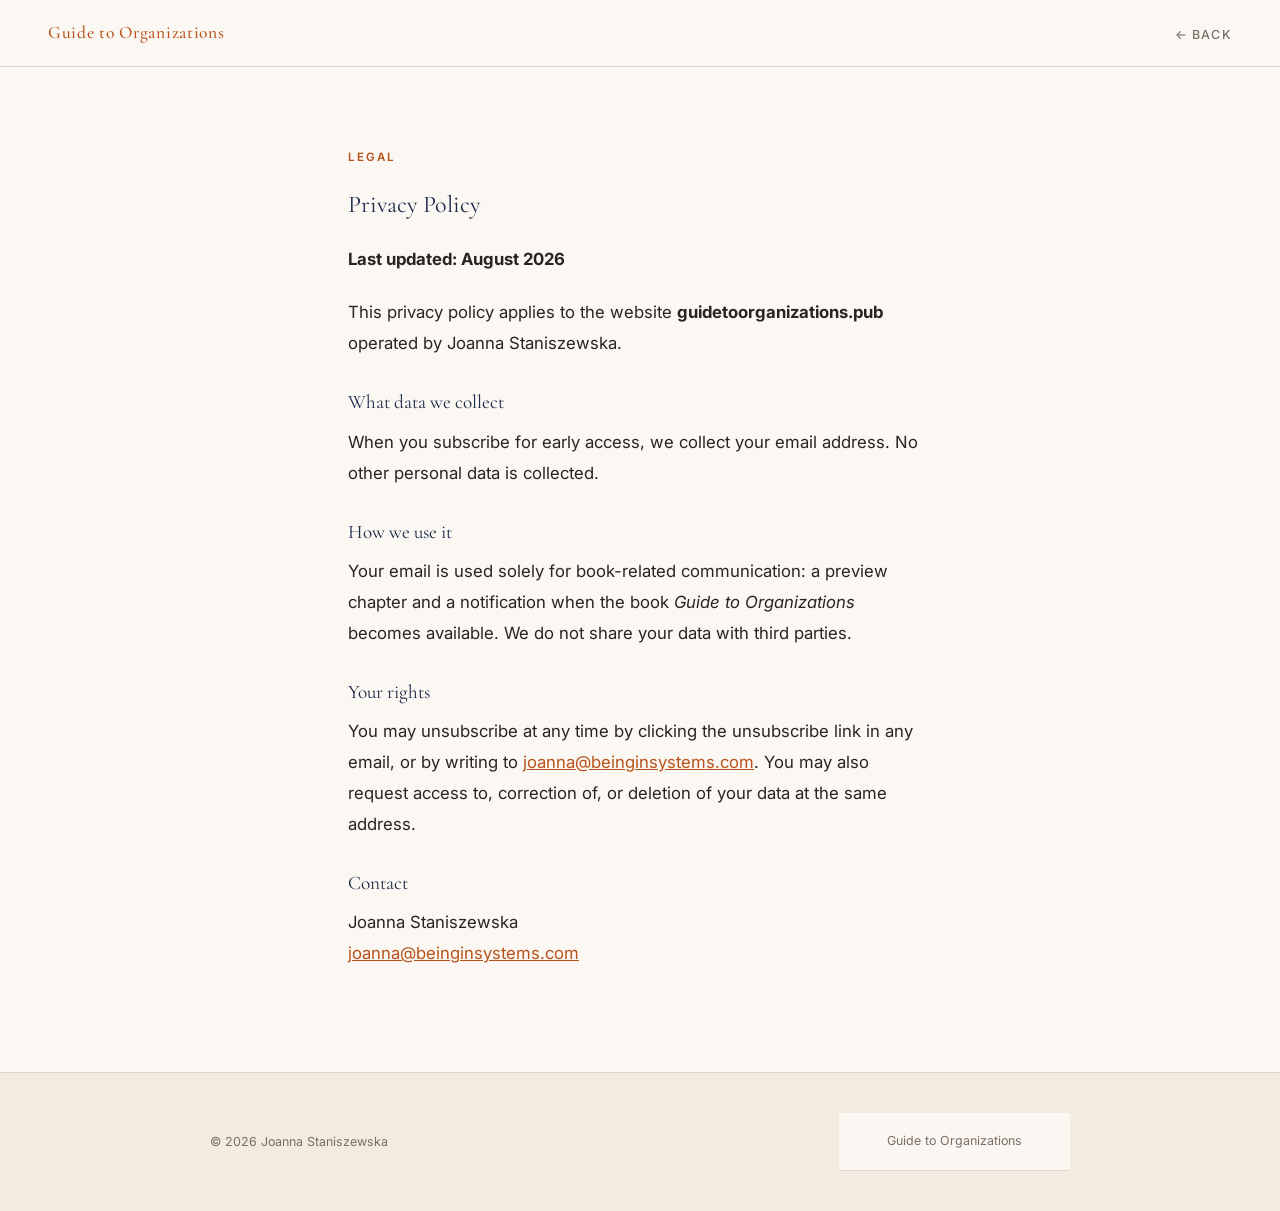
==== privacy-policy.html @ 8d386678 "Add privacy policy page" ====
<!DOCTYPE html>
<html lang="en">
<head>
  <meta charset="UTF-8" />
  <meta name="viewport" content="width=device-width, initial-scale=1.0" />
  <title>Privacy Policy — Guide to Organizations</title>
  <link rel="preconnect" href="https://fonts.googleapis.com" />
  <link href="https://fonts.googleapis.com/css2?family=Cormorant+Garamond:ital,wght@0,300;0,400;0,500;0,600&family=Inter:wght@300;400;500;600&display=swap" rel="stylesheet" />
  <link rel="stylesheet" href="style.css" />
</head>
<body>
  <nav>
    <a href="index.html" class="nav-brand">Guide to Organizations</a>
    <ul class="nav-links"><li><a href="index.html">← Back</a></li></ul>
  </nav>
  <section style="max-width:680px;margin:0 auto;">
    <p class="section-label">Legal</p>
    <h2>Privacy Policy</h2>
    <p class="book-body" style="margin-top:1.5rem;"><strong>Last updated: August 2026</strong></p>

    <p class="book-body">This privacy policy applies to the website <strong>guidetoorganizations.pub</strong> operated by Joanna Staniszewska.</p>

    <h3 style="font-family:'Cormorant Garamond',serif;font-size:1.2rem;color:var(--navy);margin:2rem 0 0.75rem;">What data we collect</h3>
    <p class="book-body">When you subscribe for early access, we collect your email address. No other personal data is collected.</p>

    <h3 style="font-family:'Cormorant Garamond',serif;font-size:1.2rem;color:var(--navy);margin:2rem 0 0.75rem;">How we use it</h3>
    <p class="book-body">Your email is used solely for book-related communication: a preview chapter and a notification when the book <em>Guide to Organizations</em> becomes available. We do not share your data with third parties.</p>

    <h3 style="font-family:'Cormorant Garamond',serif;font-size:1.2rem;color:var(--navy);margin:2rem 0 0.75rem;">Your rights</h3>
    <p class="book-body">You may unsubscribe at any time by clicking the unsubscribe link in any email, or by writing to <a href="mailto:joanna@beinginsystems.com" style="color:var(--terra);">joanna@beinginsystems.com</a>. You may also request access to, correction of, or deletion of your data at the same address.</p>

    <h3 style="font-family:'Cormorant Garamond',serif;font-size:1.2rem;color:var(--navy);margin:2rem 0 0.75rem;">Contact</h3>
    <p class="book-body">Joanna Staniszewska<br><a href="mailto:joanna@beinginsystems.com" style="color:var(--terra);">joanna@beinginsystems.com</a></p>
  </section>
  <footer>
    <div class="footer-inner">
      <p class="footer-copy">&copy; 2026 Joanna Staniszewska</p>
      <nav class="footer-links"><a href="index.html">Guide to Organizations</a></nav>
    </div>
  </footer>
</body>
</html>
---- style.css ----
/* ============================================
   A PHILOSOPHICAL GUIDE TO ORGANIZATIONS
   Book Landing Page — Joanna Staniszewska

   Typography:
   • Cormorant Garamond — headings, editorial prose (serif)
   • Inter               — labels, navigation, body (sans-serif)

   Palette (from book cover):
   • Cream   #FBF7F2 · alt #F2EBE0
   • Terra   #B8521A (burnt orange — accent)
   • Navy    #1C2B4A (headings)
   • Text    #2A2420 · muted #7A6E68
   ============================================ */

@import url('https://fonts.googleapis.com/css2?family=Cormorant+Garamond:ital,wght@0,300;0,400;0,500;0,600;1,300;1,400;1,500&family=Inter:wght@300;400;500;600&display=swap');

:root {
  --max-w:       860px;

  --cream:       #FBF7F2;
  --cream-alt:   #F2EBE0;
  --terra:       #B8521A;
  --terra-light: #E8C4A8;
  --terra-deep:  #8B3A10;
  --navy:        #1C2B4A;
  --text:        #2A2420;
  --text-muted:  #7A6E68;
  --border:      #E0D5C8;
}

/* ——— Reset ——— */
*, *::before, *::after {
  margin: 0;
  padding: 0;
  box-sizing: border-box;
}

html {
  scroll-behavior: smooth;
}

body {
  font-family: 'Inter', -apple-system, BlinkMacSystemFont, sans-serif;
  background: var(--cream);
  color: var(--text);
  font-size: 16px;
  line-height: 1.75;
  -webkit-font-smoothing: antialiased;
}

/* ——— Navigation ——— */

nav {
  position: sticky;
  top: 0;
  z-index: 100;
  background: rgba(251, 247, 242, 0.94);
  backdrop-filter: blur(14px);
  -webkit-backdrop-filter: blur(14px);
  border-bottom: 1px solid var(--border);
  padding: 1.1rem 3rem;
  display: flex;
  justify-content: space-between;
  align-items: center;
}

.nav-brand {
  font-family: 'Cormorant Garamond', Georgia, serif;
  font-size: 1.1rem;
  font-weight: 500;
  letter-spacing: 0.04em;
  color: var(--terra);
  text-decoration: none;
}

.nav-links {
  display: flex;
  gap: 2rem;
  list-style: none;
}

.nav-links a {
  font-family: 'Inter', sans-serif;
  font-size: 0.78rem;
  font-weight: 500;
  letter-spacing: 0.1em;
  text-transform: uppercase;
  color: var(--text-muted);
  text-decoration: none;
  transition: color 0.2s;
}

.nav-links a:hover {
  color: var(--terra);
}

/* ——— Shared Layout ——— */

section {
  padding: 5rem 3rem;
}

.inner {
  max-width: var(--max-w);
  margin: 0 auto;
}

.section-label {
  font-family: 'Inter', sans-serif;
  font-size: 0.72rem;
  font-weight: 600;
  letter-spacing: 0.18em;
  text-transform: uppercase;
  color: var(--terra);
  margin-bottom: 1.5rem;
}

h1, h2, h3 {
  font-family: 'Cormorant Garamond', Georgia, serif;
  font-weight: 400;
  color: var(--navy);
  line-height: 1.2;
}

/* ——— Hero ——— */

#hero {
  background: var(--cream);
  padding-top: 5.5rem;
  padding-bottom: 5.5rem;
}

.hero-inner {
  max-width: var(--max-w);
  margin: 0 auto;
  display: grid;
  grid-template-columns: 1fr 320px;
  gap: 4rem;
  align-items: center;
}

.hero-text h1 {
  font-size: clamp(2.4rem, 5vw, 3.8rem);
  font-weight: 300;
  color: var(--navy);
  letter-spacing: -0.01em;
  margin-bottom: 1rem;
  line-height: 1.1;
}

.hero-byline {
  font-family: 'Cormorant Garamond', Georgia, serif;
  font-size: 1.15rem;
  font-weight: 400;
  letter-spacing: 0.25em;
  text-transform: uppercase;
  color: var(--terra);
  margin-bottom: 1.75rem;
}

.hero-desc {
  font-family: 'Inter', sans-serif;
  font-size: 1rem;
  color: var(--text-muted);
  max-width: 480px;
  line-height: 1.8;
  margin-bottom: 2.5rem;
}

.btn-primary {
  display: inline-block;
  font-family: 'Inter', sans-serif;
  font-size: 0.78rem;
  font-weight: 600;
  letter-spacing: 0.12em;
  text-transform: uppercase;
  color: #fff;
  background: var(--terra);
  padding: 0.9rem 2.25rem;
  border-radius: 2px;
  text-decoration: none;
  transition: background 0.2s;
}

.btn-primary:hover {
  background: var(--terra-deep);
}

.hero-cover {
  display: flex;
  justify-content: flex-end;
  align-items: center;
}

.hero-cover img {
  width: 100%;
  max-width: 280px;
  height: auto;
  box-shadow: 0 24px 64px rgba(28, 43, 74, 0.18);
  display: block;
}

/* Cover placeholder when image absent */
.cover-placeholder {
  width: 240px;
  height: 340px;
  background: var(--cream-alt);
  border: 1px solid var(--border);
  display: flex;
  flex-direction: column;
  align-items: center;
  justify-content: center;
  gap: 0.5rem;
  color: var(--text-muted);
  font-size: 0.8rem;
  font-family: 'Inter', sans-serif;
  letter-spacing: 0.06em;
  box-shadow: 0 24px 64px rgba(28, 43, 74, 0.12);
}

/* ——— About the Book ——— */

#book {
  background: var(--cream-alt);
  border-top: 1px solid var(--border);
  border-bottom: 1px solid var(--border);
}

#book h2 {
  font-size: clamp(1.9rem, 3.5vw, 2.8rem);
  font-weight: 300;
  margin-bottom: 1.5rem;
}

#book .book-body {
  font-family: 'Inter', sans-serif;
  font-size: 1rem;
  color: var(--text-muted);
  max-width: 600px;
  line-height: 1.85;
  margin-bottom: 3rem;
}

.chapter-themes {
  display: flex;
  flex-wrap: wrap;
  gap: 0;
  align-items: center;
  font-family: 'Cormorant Garamond', Georgia, serif;
  font-size: 1.25rem;
  font-weight: 400;
  color: var(--navy);
  letter-spacing: 0.03em;
}

.chapter-themes span.theme {
  padding: 0.2rem 0;
}

.chapter-themes span.sep {
  color: var(--terra-light);
  margin: 0 0.75rem;
  font-weight: 300;
}

/* ——— Author — Two Paths ——— */

#author {
  background: var(--cream);
}

#author h2 {
  font-size: clamp(1.5rem, 2.5vw, 2rem);
  font-weight: 300;
  margin-bottom: 0.5rem;
}

.author-intro {
  font-family: 'Inter', sans-serif;
  font-size: 0.95rem;
  color: var(--text-muted);
  margin-bottom: 3rem;
  max-width: 520px;
}

.author-layout {
  display: grid;
  grid-template-columns: 200px 1fr;
  gap: 3.5rem;
  align-items: start;
}

.author-photo img {
  width: 100%;
  max-width: 200px;
  height: auto;
  display: block;
  filter: grayscale(20%);
}

.author-photo-placeholder {
  width: 200px;
  height: 260px;
  background: var(--cream-alt);
  border: 1px solid var(--border);
  display: flex;
  align-items: center;
  justify-content: center;
  color: var(--text-muted);
  font-size: 0.75rem;
  font-family: 'Inter', sans-serif;
  letter-spacing: 0.06em;
}

.two-paths {
  display: grid;
  grid-template-columns: 1fr 1fr;
  gap: 1.5rem;
}

.path-card {
  background: var(--cream-alt);
  border: 1px solid var(--border);
  padding: 2rem 2rem 1.75rem;
  position: relative;
}

.path-label {
  font-family: 'Inter', sans-serif;
  font-size: 0.68rem;
  font-weight: 600;
  letter-spacing: 0.18em;
  text-transform: uppercase;
  color: var(--terra);
  margin-bottom: 1rem;
  display: flex;
  align-items: center;
  gap: 0.6rem;
}

.path-label::after {
  content: '';
  display: block;
  height: 1px;
  flex: 1;
  background: var(--terra-light);
}

.path-card p {
  font-family: 'Inter', sans-serif;
  font-size: 0.92rem;
  line-height: 1.8;
  color: var(--text);
}

.path-aside {
  margin-top: 2rem;
  font-family: 'Cormorant Garamond', Georgia, serif;
  font-size: 1.15rem;
  font-style: italic;
  color: var(--terra);
  letter-spacing: 0.02em;
}

/* ——— Notify ——— */

#notify {
  background: var(--navy);
  border-top: none;
}

#notify .section-label {
  color: var(--terra-light);
}

#notify h2 {
  color: var(--cream);
  font-size: clamp(1.9rem, 3.5vw, 2.8rem);
  font-weight: 300;
  margin-bottom: 1rem;
}

#notify .notify-body {
  font-family: 'Inter', sans-serif;
  font-size: 1rem;
  color: rgba(251, 247, 242, 0.65);
  margin-bottom: 2.5rem;
  max-width: 440px;
  line-height: 1.8;
}

.notify-form {
  display: flex;
  gap: 0;
  max-width: 440px;
}

.notify-form input[type="email"] {
  flex: 1;
  font-family: 'Inter', sans-serif;
  font-size: 0.9rem;
  padding: 0.85rem 1.25rem;
  background: rgba(251, 247, 242, 0.08);
  border: 1px solid rgba(251, 247, 242, 0.2);
  border-right: none;
  color: var(--cream);
  outline: none;
  transition: border-color 0.2s;
  border-radius: 2px 0 0 2px;
}

.notify-form input[type="email"]::placeholder {
  color: rgba(251, 247, 242, 0.35);
}

.notify-form input[type="email"]:focus {
  border-color: rgba(184, 82, 26, 0.6);
  background: rgba(251, 247, 242, 0.12);
}

.notify-form button {
  font-family: 'Inter', sans-serif;
  font-size: 0.78rem;
  font-weight: 600;
  letter-spacing: 0.12em;
  text-transform: uppercase;
  color: #fff;
  background: var(--terra);
  border: none;
  padding: 0.85rem 1.75rem;
  cursor: pointer;
  transition: background 0.2s;
  border-radius: 0 2px 2px 0;
  white-space: nowrap;
}

.notify-form button:hover {
  background: var(--terra-deep);
}

.notify-note {
  margin-top: 1rem;
  font-family: 'Inter', sans-serif;
  font-size: 0.75rem;
  color: rgba(251, 247, 242, 0.35);
}

/* ——— Footer ——— */

footer {
  background: var(--cream-alt);
  border-top: 1px solid var(--border);
  padding: 2.5rem 3rem;
}

.footer-inner {
  max-width: var(--max-w);
  margin: 0 auto;
  display: flex;
  justify-content: space-between;
  align-items: center;
  flex-wrap: wrap;
  gap: 1rem;
}

.footer-copy {
  font-family: 'Inter', sans-serif;
  font-size: 0.78rem;
  color: var(--text-muted);
}

.footer-links {
  display: flex;
  gap: 1.75rem;
}

.footer-links a {
  font-family: 'Inter', sans-serif;
  font-size: 0.78rem;
  color: var(--text-muted);
  text-decoration: none;
  transition: color 0.2s;
}

.footer-links a:hover {
  color: var(--terra);
}

/* ——— Mobile ——— */

@media (max-width: 680px) {
  nav {
    padding: 1rem 1.25rem;
  }

  .nav-links {
    gap: 1.1rem;
  }

  .nav-links a {
    font-size: 0.7rem;
  }

  section {
    padding: 3.5rem 1.25rem;
  }

  .hero-inner {
    grid-template-columns: 1fr;
    gap: 2.5rem;
  }

  .hero-cover {
    justify-content: center;
    order: -1;
  }

  .hero-cover img,
  .cover-placeholder {
    max-width: 200px;
  }

  .author-layout {
    grid-template-columns: 1fr;
  }

  .author-photo,
  .author-photo-placeholder {
    width: 140px;
    height: auto;
  }

  .two-paths {
    grid-template-columns: 1fr;
  }

  .notify-form {
    flex-direction: column;
    gap: 0.75rem;
  }

  .notify-form input[type="email"] {
    border-right: 1px solid rgba(251, 247, 242, 0.2);
    border-radius: 2px;
  }

  .notify-form button {
    border-radius: 2px;
  }

  .footer-inner {
    flex-direction: column;
    align-items: flex-start;
  }

/* ——— Perspective section ——— */
.perspective-close {
  font-style: italic;
  color: var(--text-muted);
}

.preface-sig {
  font-family: 'Cormorant Garamond', Georgia, serif;
  font-size: 1.1rem;
  font-style: italic;
  color: var(--terra);
  margin-top: 1.5rem;
}

/* ——— Chapters section ——— */
.parts-grid {
  display: grid;
  grid-template-columns: repeat(3, 1fr);
  gap: 2.5rem;
  margin-top: 2.5rem;
}

.part-label {
  font-family: 'Inter', sans-serif;
  font-size: 0.65rem;
  font-weight: 600;
  letter-spacing: 0.12em;
  text-transform: uppercase;
  color: var(--terra);
  margin-bottom: 1.25rem;
  padding-bottom: 0.75rem;
  border-bottom: 1px solid var(--terra-light);
}

.chapter-list {
  list-style: none;
  padding: 0;
  margin: 0;
  counter-reset: chapter-counter attr(start);
}

.chapter-list li {
  font-family: 'Cormorant Garamond', Georgia, serif;
  font-size: 1.05rem;
  font-weight: 400;
  color: var(--text);
  padding: 0.35rem 0;
  border-bottom: 1px solid var(--border);
  display: flex;
  align-items: baseline;
  gap: 0.75rem;
}

.chapter-list li::before {
  content: counter(list-item, decimal-leading-zero);
  font-family: 'Inter', sans-serif;
  font-size: 0.6rem;
  font-weight: 500;
  color: var(--text-muted);
  min-width: 1.5rem;
}

@media (max-width: 900px) {
  .parts-grid {
    grid-template-columns: 1fr;
    gap: 2rem;
  }
}

}

/* ——— Hero subtitle ——— */
.hero-subtitle {
  font-family: 'Cormorant Garamond', Georgia, serif;
  font-size: 1.1rem;
  font-weight: 300;
  font-style: italic;
  color: var(--terra);
  letter-spacing: 0.04em;
  margin-bottom: 0.5rem;
}

/* ——— Perspective spacing ——— */
#perspective h2 {
  margin-bottom: 2rem;
}

#perspective .book-body {
  margin-bottom: 1.4rem;
  line-height: 1.85;
}

.perspective-close {
  font-style: italic;
  color: var(--text-muted);
  margin-bottom: 0;
}

.preface-sig {
  font-family: 'Cormorant Garamond', Georgia, serif;
  font-size: 1.1rem;
  font-style: italic;
  color: var(--terra);
  margin-top: 1.25rem;
}

/* ——— Chapters ——— */
#chapters h2 {
  margin-bottom: 2.5rem;
}

.parts-grid {
  display: grid;
  grid-template-columns: repeat(auto-fit, minmax(200px, 1fr));
  gap: 2.5rem;
  align-items: start;
}

.part-label {
  font-family: 'Inter', sans-serif;
  font-size: 0.62rem;
  font-weight: 600;
  letter-spacing: 0.12em;
  text-transform: uppercase;
  color: var(--terra);
  margin-bottom: 1.25rem;
  padding-bottom: 0.75rem;
  border-bottom: 1px solid var(--terra-light);
  line-height: 1.5;
}

.chapter-list {
  list-style: none;
  padding: 0;
  margin: 0;
}

.chapter-list li {
  font-family: 'Cormorant Garamond', Georgia, serif;
  font-size: 1.05rem;
  color: var(--text);
  padding: 0.4rem 0;
  border-bottom: 1px solid var(--border);
  display: flex;
  align-items: baseline;
  gap: 0.75rem;
  line-height: 1.4;
}

.chapter-list li::before {
  content: counter(list-item, decimal-leading-zero);
  font-family: 'Inter', sans-serif;
  font-size: 0.58rem;
  font-weight: 500;
  color: var(--text-muted);
  min-width: 1.5rem;
  flex-shrink: 0;
}

/* ——— FAQ ——— */
#faq {
  background: var(--cream-alt);
}

#faq h2 {
  margin-bottom: 2.5rem;
}

.faq-grid {
  display: grid;
  grid-template-columns: repeat(auto-fit, minmax(220px, 1fr));
  gap: 2rem;
  margin-bottom: 2.5rem;
}

.faq-item {
  padding-top: 1rem;
  border-top: 2px solid var(--terra-light);
}

.faq-q {
  font-family: 'Cormorant Garamond', Georgia, serif;
  font-size: 1.15rem;
  font-weight: 600;
  color: var(--navy);
  margin-bottom: 0.65rem;
  line-height: 1.4;
}

.faq-a {
  font-size: 0.9rem;
  color: var(--text-muted);
  line-height: 1.75;
}

.press-link {
  font-family: 'Inter', sans-serif;
  font-size: 0.8rem;
  color: var(--text-muted);
  margin-top: 1rem;
}

.press-link a {
  color: var(--terra);
  text-decoration: underline;
  text-underline-offset: 3px;
}

/* ——— Early Access / Substack ——— */
#notify {
  background: var(--navy);
  color: rgba(251,247,242,0.9);
}

#notify .section-label {
  color: var(--terra-light);
}

#notify h2 {
  color: var(--cream);
}

.notify-inner {
  max-width: 560px;
}

.notify-body {
  color: rgba(251,247,242,0.75);
  margin-bottom: 2rem;
  line-height: 1.8;
}

.substack-wrap {
  margin-bottom: 1rem;
  border-radius: 3px;
  overflow: hidden;
}

.notify-form {
  display: flex;
  gap: 0;
  margin-bottom: 1.25rem;
  border: 1px solid rgba(251,247,242,0.2);
  border-radius: 3px;
  overflow: hidden;
}

.notify-form input[type="email"] {
  flex: 1;
  padding: 0.85rem 1rem;
  background: rgba(255,255,255,0.06);
  border: none;
  color: var(--cream);
  font-family: 'Inter', sans-serif;
  font-size: 0.9rem;
  outline: none;
}

.notify-form input[type="email"]::placeholder {
  color: rgba(251,247,242,0.35);
}

.notify-form button {
  padding: 0.85rem 1.5rem;
  background: var(--terra);
  color: var(--cream);
  border: none;
  font-family: 'Inter', sans-serif;
  font-size: 0.8rem;
  font-weight: 600;
  letter-spacing: 0.08em;
  text-transform: uppercase;
  cursor: pointer;
  transition: background 0.2s;
  white-space: nowrap;
}

.notify-form button:hover {
  background: var(--terra-deep);
}

.consent-label {
  display: flex;
  gap: 0.75rem;
  align-items: flex-start;
  cursor: pointer;
  margin-bottom: 1.25rem;
}

.consent-check {
  margin-top: 0.2rem;
  accent-color: var(--terra);
  flex-shrink: 0;
  width: 15px;
  height: 15px;
}

.consent-label span {
  font-size: 0.8rem;
  color: rgba(251,247,242,0.6);
  line-height: 1.6;
}

.consent-label em {
  font-style: italic;
  color: rgba(251,247,242,0.8);
}

.privacy-line {
  font-size: 0.72rem;
  color: rgba(251,247,242,0.4);
  line-height: 1.6;
}

.privacy-line a {
  color: rgba(251,247,242,0.55);
  text-decoration: underline;
  text-underline-offset: 2px;
}

/* ——— General spacing fixes ——— */
section {
  padding: 5rem 3rem;
}

.book-body {
  font-size: 1.05rem;
  line-height: 1.85;
  color: var(--text);
  max-width: 640px;
  margin-bottom: 1.4rem;
}

/* ——— Mobile ——— */
@media (max-width: 680px) {
  .faq-grid {
    grid-template-columns: 1fr;
  }

  .notify-form {
    flex-direction: column;
    border: none;
    gap: 0.5rem;
  }

  .notify-form input[type="email"] {
    border: 1px solid rgba(251,247,242,0.2);
    border-radius: 3px;
  }

  .notify-form button {
    border-radius: 3px;
  }

  .parts-grid {
    grid-template-columns: 1fr;
  }
}
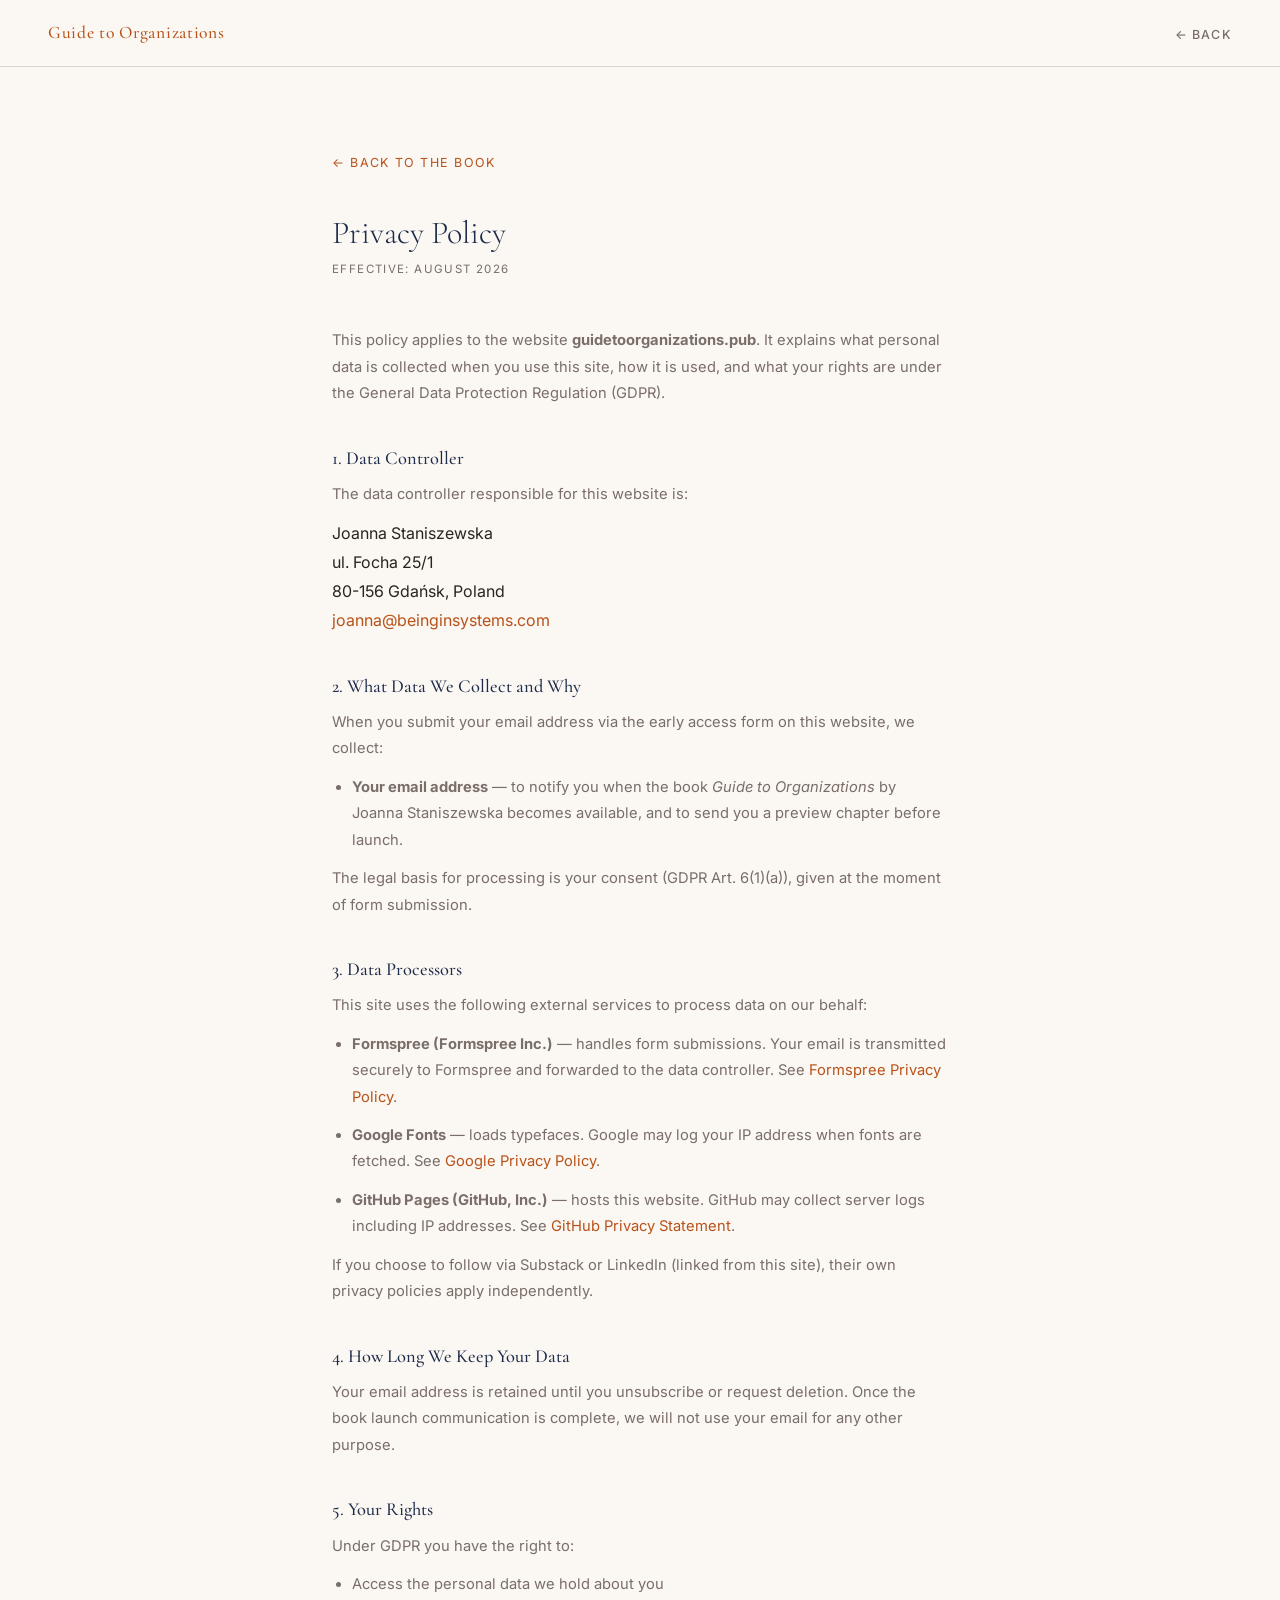
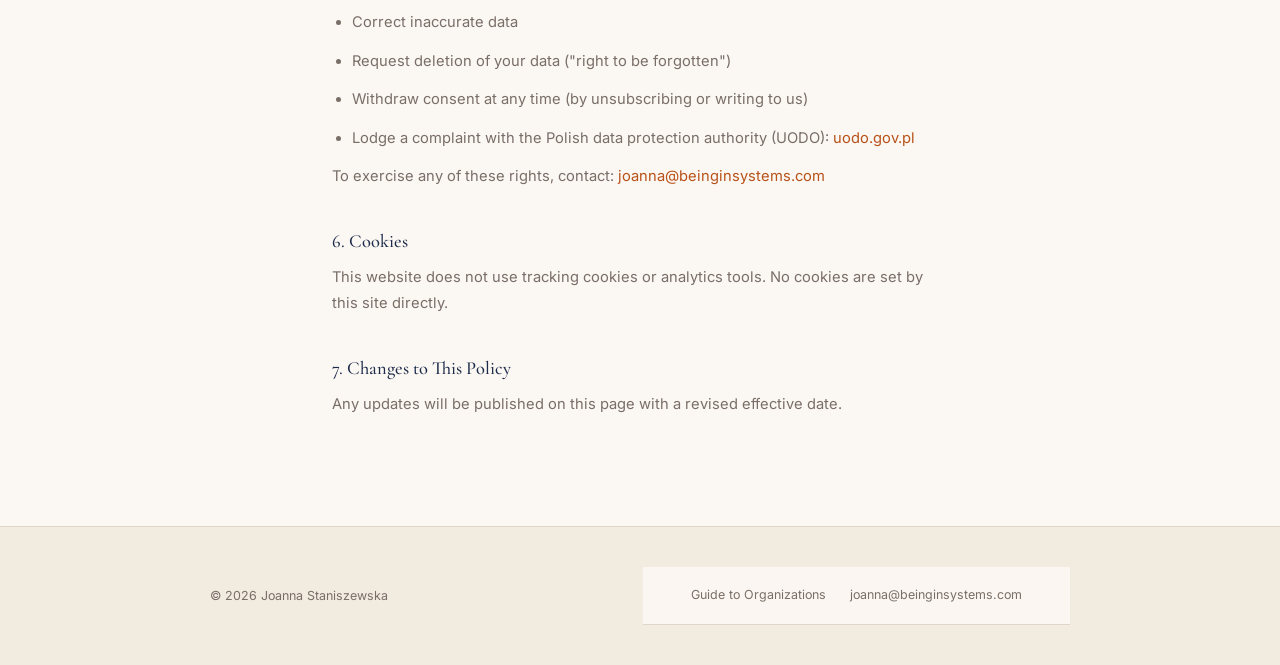
==== commit 58ca062e: "Rewrite Privacy Policy: GDPR compliant, data controller address, Formspree as processor, UODO rights" ====
--- a/privacy-policy.html
+++ b/privacy-policy.html
@@ -4,38 +4,91 @@
   <meta charset="UTF-8" />
   <meta name="viewport" content="width=device-width, initial-scale=1.0" />
   <title>Privacy Policy — Guide to Organizations</title>
+  <link rel="icon" type="image/svg+xml" href="favicon.svg" />
   <link rel="preconnect" href="https://fonts.googleapis.com" />
-  <link href="https://fonts.googleapis.com/css2?family=Cormorant+Garamond:ital,wght@0,300;0,400;0,500;0,600&family=Inter:wght@300;400;500;600&display=swap" rel="stylesheet" />
+  <link rel="preconnect" href="https://fonts.gstatic.com" crossorigin />
+  <link href="https://fonts.googleapis.com/css2?family=Cormorant+Garamond:ital,wght@0,300;0,400;1,300;1,400&family=Inter:wght@300;400;500&display=swap" rel="stylesheet" />
   <link rel="stylesheet" href="style.css" />
+  <style>
+    .pp-wrap { max-width: 680px; margin: 0 auto; padding: 5rem 2rem 6rem; }
+    .pp-wrap h1 { font-family: 'Cormorant Garamond', Georgia, serif; font-size: 2rem; font-weight: 300; color: var(--navy); margin-bottom: 0.4rem; }
+    .pp-wrap .pp-date { font-size: 0.72rem; letter-spacing: 0.12em; text-transform: uppercase; color: var(--text-muted); margin-bottom: 3rem; }
+    .pp-wrap h2 { font-family: 'Cormorant Garamond', Georgia, serif; font-size: 1.15rem; font-weight: 500; color: var(--navy); margin: 2.5rem 0 0.75rem; }
+    .pp-wrap p, .pp-wrap li { font-size: 0.92rem; color: var(--text-muted); line-height: 1.8; margin-bottom: 0.75rem; }
+    .pp-wrap ul { padding-left: 1.25rem; }
+    .pp-wrap a { color: var(--terra); text-decoration: none; }
+    .pp-wrap a:hover { text-decoration: underline; }
+    .pp-back { display: inline-block; margin-bottom: 2.5rem; font-size: 0.78rem; letter-spacing: 0.1em; text-transform: uppercase; color: var(--text-muted); text-decoration: none; }
+    .pp-back:hover { color: var(--terra); }
+    .pp-address { font-style: normal; line-height: 1.8; }
+  </style>
 </head>
 <body>
   <nav>
     <a href="index.html" class="nav-brand">Guide to Organizations</a>
     <ul class="nav-links"><li><a href="index.html">← Back</a></li></ul>
   </nav>
-  <section style="max-width:680px;margin:0 auto;">
-    <p class="section-label">Legal</p>
-    <h2>Privacy Policy</h2>
-    <p class="book-body" style="margin-top:1.5rem;"><strong>Last updated: August 2026</strong></p>
 
-    <p class="book-body">This privacy policy applies to the website <strong>guidetoorganizations.pub</strong> operated by Joanna Staniszewska.</p>
+  <div class="pp-wrap">
+    <a href="index.html" class="pp-back">&larr; Back to the book</a>
+    <h1>Privacy Policy</h1>
+    <p class="pp-date">Effective: August 2026</p>
 
-    <h3 style="font-family:'Cormorant Garamond',serif;font-size:1.2rem;color:var(--navy);margin:2rem 0 0.75rem;">What data we collect</h3>
-    <p class="book-body">When you subscribe for early access, we collect your email address. No other personal data is collected.</p>
+    <p>This policy applies to the website <strong>guidetoorganizations.pub</strong>. It explains what personal data is collected when you use this site, how it is used, and what your rights are under the General Data Protection Regulation (GDPR).</p>
 
-    <h3 style="font-family:'Cormorant Garamond',serif;font-size:1.2rem;color:var(--navy);margin:2rem 0 0.75rem;">How we use it</h3>
-    <p class="book-body">Your email is used solely for book-related communication: a preview chapter and a notification when the book <em>Guide to Organizations</em> becomes available. We do not share your data with third parties.</p>
+    <h2>1. Data Controller</h2>
+    <p>The data controller responsible for this website is:</p>
+    <address class="pp-address">
+      Joanna Staniszewska<br>
+      ul. Focha 25/1<br>
+      80-156 Gdańsk, Poland<br>
+      <a href="mailto:joanna@beinginsystems.com">joanna@beinginsystems.com</a>
+    </address>
 
-    <h3 style="font-family:'Cormorant Garamond',serif;font-size:1.2rem;color:var(--navy);margin:2rem 0 0.75rem;">Your rights</h3>
-    <p class="book-body">You may unsubscribe at any time by clicking the unsubscribe link in any email, or by writing to <a href="mailto:joanna@beinginsystems.com" style="color:var(--terra);">joanna@beinginsystems.com</a>. You may also request access to, correction of, or deletion of your data at the same address.</p>
+    <h2>2. What Data We Collect and Why</h2>
+    <p>When you submit your email address via the early access form on this website, we collect:</p>
+    <ul>
+      <li><strong>Your email address</strong> — to notify you when the book <em>Guide to Organizations</em> by Joanna Staniszewska becomes available, and to send you a preview chapter before launch.</li>
+    </ul>
+    <p>The legal basis for processing is your consent (GDPR Art. 6(1)(a)), given at the moment of form submission.</p>
 
-    <h3 style="font-family:'Cormorant Garamond',serif;font-size:1.2rem;color:var(--navy);margin:2rem 0 0.75rem;">Contact</h3>
-    <p class="book-body">Joanna Staniszewska<br><a href="mailto:joanna@beinginsystems.com" style="color:var(--terra);">joanna@beinginsystems.com</a></p>
-  </section>
+    <h2>3. Data Processors</h2>
+    <p>This site uses the following external services to process data on our behalf:</p>
+    <ul>
+      <li><strong>Formspree (Formspree Inc.)</strong> — handles form submissions. Your email is transmitted securely to Formspree and forwarded to the data controller. See <a href="https://formspree.io/legal/privacy-policy" target="_blank" rel="noopener">Formspree Privacy Policy</a>.</li>
+      <li><strong>Google Fonts</strong> — loads typefaces. Google may log your IP address when fonts are fetched. See <a href="https://policies.google.com/privacy" target="_blank" rel="noopener">Google Privacy Policy</a>.</li>
+      <li><strong>GitHub Pages (GitHub, Inc.)</strong> — hosts this website. GitHub may collect server logs including IP addresses. See <a href="https://docs.github.com/en/site-policy/privacy-policies/github-general-privacy-statement" target="_blank" rel="noopener">GitHub Privacy Statement</a>.</li>
+    </ul>
+    <p>If you choose to follow via Substack or LinkedIn (linked from this site), their own privacy policies apply independently.</p>
+
+    <h2>4. How Long We Keep Your Data</h2>
+    <p>Your email address is retained until you unsubscribe or request deletion. Once the book launch communication is complete, we will not use your email for any other purpose.</p>
+
+    <h2>5. Your Rights</h2>
+    <p>Under GDPR you have the right to:</p>
+    <ul>
+      <li>Access the personal data we hold about you</li>
+      <li>Correct inaccurate data</li>
+      <li>Request deletion of your data ("right to be forgotten")</li>
+      <li>Withdraw consent at any time (by unsubscribing or writing to us)</li>
+      <li>Lodge a complaint with the Polish data protection authority (UODO): <a href="https://uodo.gov.pl" target="_blank" rel="noopener">uodo.gov.pl</a></li>
+    </ul>
+    <p>To exercise any of these rights, contact: <a href="mailto:joanna@beinginsystems.com">joanna@beinginsystems.com</a></p>
+
+    <h2>6. Cookies</h2>
+    <p>This website does not use tracking cookies or analytics tools. No cookies are set by this site directly.</p>
+
+    <h2>7. Changes to This Policy</h2>
+    <p>Any updates will be published on this page with a revised effective date.</p>
+  </div>
+
   <footer>
     <div class="footer-inner">
       <p class="footer-copy">&copy; 2026 Joanna Staniszewska</p>
-      <nav class="footer-links"><a href="index.html">Guide to Organizations</a></nav>
+      <nav class="footer-links">
+        <a href="index.html">Guide to Organizations</a>
+        <a href="mailto:joanna@beinginsystems.com">joanna@beinginsystems.com</a>
+      </nav>
     </div>
   </footer>
 </body>
--- a/style.css
+++ b/style.css
@@ -762,18 +762,9 @@
   text-underline-offset: 3px;
 }
 
-/* ——— Early Access / Substack ——— */
+/* ——— Early Access (light, on-page form) ——— */
 #notify {
-  background: var(--navy);
-  color: rgba(251,247,242,0.9);
-}
-
-#notify .section-label {
-  color: var(--terra-light);
-}
-
-#notify h2 {
-  color: var(--cream);
+  background: var(--cream-alt);
 }
 
 .notify-inner {
@@ -781,22 +772,16 @@
 }
 
 .notify-body {
-  color: rgba(251,247,242,0.75);
+  color: var(--text-muted);
   margin-bottom: 2rem;
   line-height: 1.8;
 }
 
-.substack-wrap {
+.notify-form {
+  display: flex;
+  gap: 0;
   margin-bottom: 1rem;
-  border-radius: 3px;
-  overflow: hidden;
-}
-
-.notify-form {
-  display: flex;
-  gap: 0;
-  margin-bottom: 1.25rem;
-  border: 1px solid rgba(251,247,242,0.2);
+  border: 1px solid var(--border);
   border-radius: 3px;
   overflow: hidden;
 }
@@ -804,16 +789,16 @@
 .notify-form input[type="email"] {
   flex: 1;
   padding: 0.85rem 1rem;
-  background: rgba(255,255,255,0.06);
+  background: var(--cream);
   border: none;
-  color: var(--cream);
+  color: var(--text);
   font-family: 'Inter', sans-serif;
   font-size: 0.9rem;
   outline: none;
 }
 
 .notify-form input[type="email"]::placeholder {
-  color: rgba(251,247,242,0.35);
+  color: var(--text-light);
 }
 
 .notify-form button {
@@ -822,7 +807,7 @@
   color: var(--cream);
   border: none;
   font-family: 'Inter', sans-serif;
-  font-size: 0.8rem;
+  font-size: 0.78rem;
   font-weight: 600;
   letter-spacing: 0.08em;
   text-transform: uppercase;
@@ -835,43 +820,67 @@
   background: var(--terra-deep);
 }
 
-.consent-label {
-  display: flex;
-  gap: 0.75rem;
-  align-items: flex-start;
-  cursor: pointer;
-  margin-bottom: 1.25rem;
-}
-
-.consent-check {
-  margin-top: 0.2rem;
-  accent-color: var(--terra);
-  flex-shrink: 0;
-  width: 15px;
-  height: 15px;
-}
-
-.consent-label span {
-  font-size: 0.8rem;
-  color: rgba(251,247,242,0.6);
-  line-height: 1.6;
-}
-
-.consent-label em {
+.notify-form button:disabled {
+  opacity: 0.6;
+  cursor: wait;
+}
+
+.form-success {
+  font-family: 'Cormorant Garamond', Georgia, serif;
+  font-size: 1.25rem;
   font-style: italic;
-  color: rgba(251,247,242,0.8);
-}
-
-.privacy-line {
-  font-size: 0.72rem;
-  color: rgba(251,247,242,0.4);
-  line-height: 1.6;
-}
-
-.privacy-line a {
-  color: rgba(251,247,242,0.55);
+  color: var(--terra);
+  margin-bottom: 1rem;
+  padding: 1rem 0;
+}
+
+.notify-note-sub {
+  font-size: 0.78rem;
+  color: var(--text-muted);
+  line-height: 1.7;
+  max-width: 420px;
+  margin-bottom: 1.75rem;
+}
+
+.notify-note-sub a {
+  color: var(--terra);
   text-decoration: underline;
   text-underline-offset: 2px;
+}
+
+.notify-also {
+  display: flex;
+  align-items: center;
+  gap: 0.75rem;
+  flex-wrap: wrap;
+}
+
+.notify-also span {
+  font-family: 'Inter', sans-serif;
+  font-size: 0.72rem;
+  color: var(--text-muted);
+  text-transform: uppercase;
+  letter-spacing: 0.08em;
+}
+
+.btn-platform {
+  font-family: 'Inter', sans-serif;
+  font-size: 0.72rem;
+  font-weight: 500;
+  letter-spacing: 0.08em;
+  text-transform: uppercase;
+  color: var(--navy);
+  text-decoration: none;
+  border: 1px solid var(--border);
+  padding: 0.3rem 0.75rem;
+  border-radius: 2px;
+  transition: background 0.15s, color 0.15s;
+}
+
+.btn-platform:hover {
+  background: var(--navy);
+  color: var(--cream);
+  border-color: var(--navy);
 }
 
 /* ——— General spacing fixes ——— */
@@ -900,7 +909,7 @@
   }
 
   .notify-form input[type="email"] {
-    border: 1px solid rgba(251,247,242,0.2);
+    border: 1px solid var(--border);
     border-radius: 3px;
   }
 
@@ -912,3 +921,116 @@
     grid-template-columns: 1fr;
   }
 }
+
+/* ——— Author social links ——— */
+.author-socials {
+  display: flex;
+  flex-wrap: wrap;
+  gap: 0.6rem;
+  margin-top: 1.75rem;
+}
+
+.social-link {
+  font-family: 'Inter', sans-serif;
+  font-size: 0.72rem;
+  font-weight: 500;
+  letter-spacing: 0.08em;
+  text-transform: uppercase;
+  color: var(--terra);
+  text-decoration: none;
+  border: 1px solid var(--terra-light);
+  padding: 0.35rem 0.85rem;
+  border-radius: 2px;
+  transition: background 0.18s, color 0.18s;
+}
+
+.social-link:hover {
+  background: var(--terra);
+  color: var(--cream);
+}
+
+/* ——— Substack direct links in notify ——— */
+.substack-direct {
+  margin-top: 1.5rem;
+  display: flex;
+  align-items: center;
+  gap: 1rem;
+  flex-wrap: wrap;
+}
+
+.substack-direct span {
+  font-size: 0.78rem;
+  color: rgba(251,247,242,0.45);
+}
+
+.substack-direct a {
+  font-family: 'Inter', sans-serif;
+  font-size: 0.78rem;
+  font-weight: 500;
+  color: rgba(251,247,242,0.7);
+  text-decoration: underline;
+  text-underline-offset: 3px;
+  transition: color 0.15s;
+}
+
+.substack-direct a:hover {
+  color: var(--cream);
+}
+
+/* ——— Footer links wrap ——— */
+.footer-links {
+  display: flex;
+  flex-wrap: wrap;
+  gap: 0.5rem 1.5rem;
+  justify-content: flex-end;
+}
+
+@media (max-width: 680px) {
+  .footer-links {
+    justify-content: flex-start;
+  }
+  .author-socials {
+    gap: 0.5rem;
+  }
+}
+
+/* ——— Substack CTA button ——— */
+.btn-substack {
+  display: inline-flex;
+  align-items: center;
+  gap: 0.5rem;
+  padding: 1rem 2rem;
+  background: var(--terra);
+  color: var(--cream);
+  font-family: 'Inter', sans-serif;
+  font-size: 0.85rem;
+  font-weight: 600;
+  letter-spacing: 0.06em;
+  text-decoration: none;
+  border-radius: 3px;
+  transition: background 0.2s, transform 0.15s;
+  margin-bottom: 1.5rem;
+}
+
+.btn-substack:hover {
+  background: var(--terra-deep);
+  transform: translateY(-1px);
+}
+
+.notify-note-sub {
+  font-size: 0.78rem;
+  color: rgba(251,247,242,0.5);
+  line-height: 1.7;
+  max-width: 420px;
+  margin-bottom: 1.5rem;
+}
+
+.notify-note-sub a {
+  color: rgba(251,247,242,0.65);
+  text-decoration: underline;
+  text-underline-offset: 2px;
+}
+
+.notify-note-sub a:hover {
+  color: var(--cream);
+}
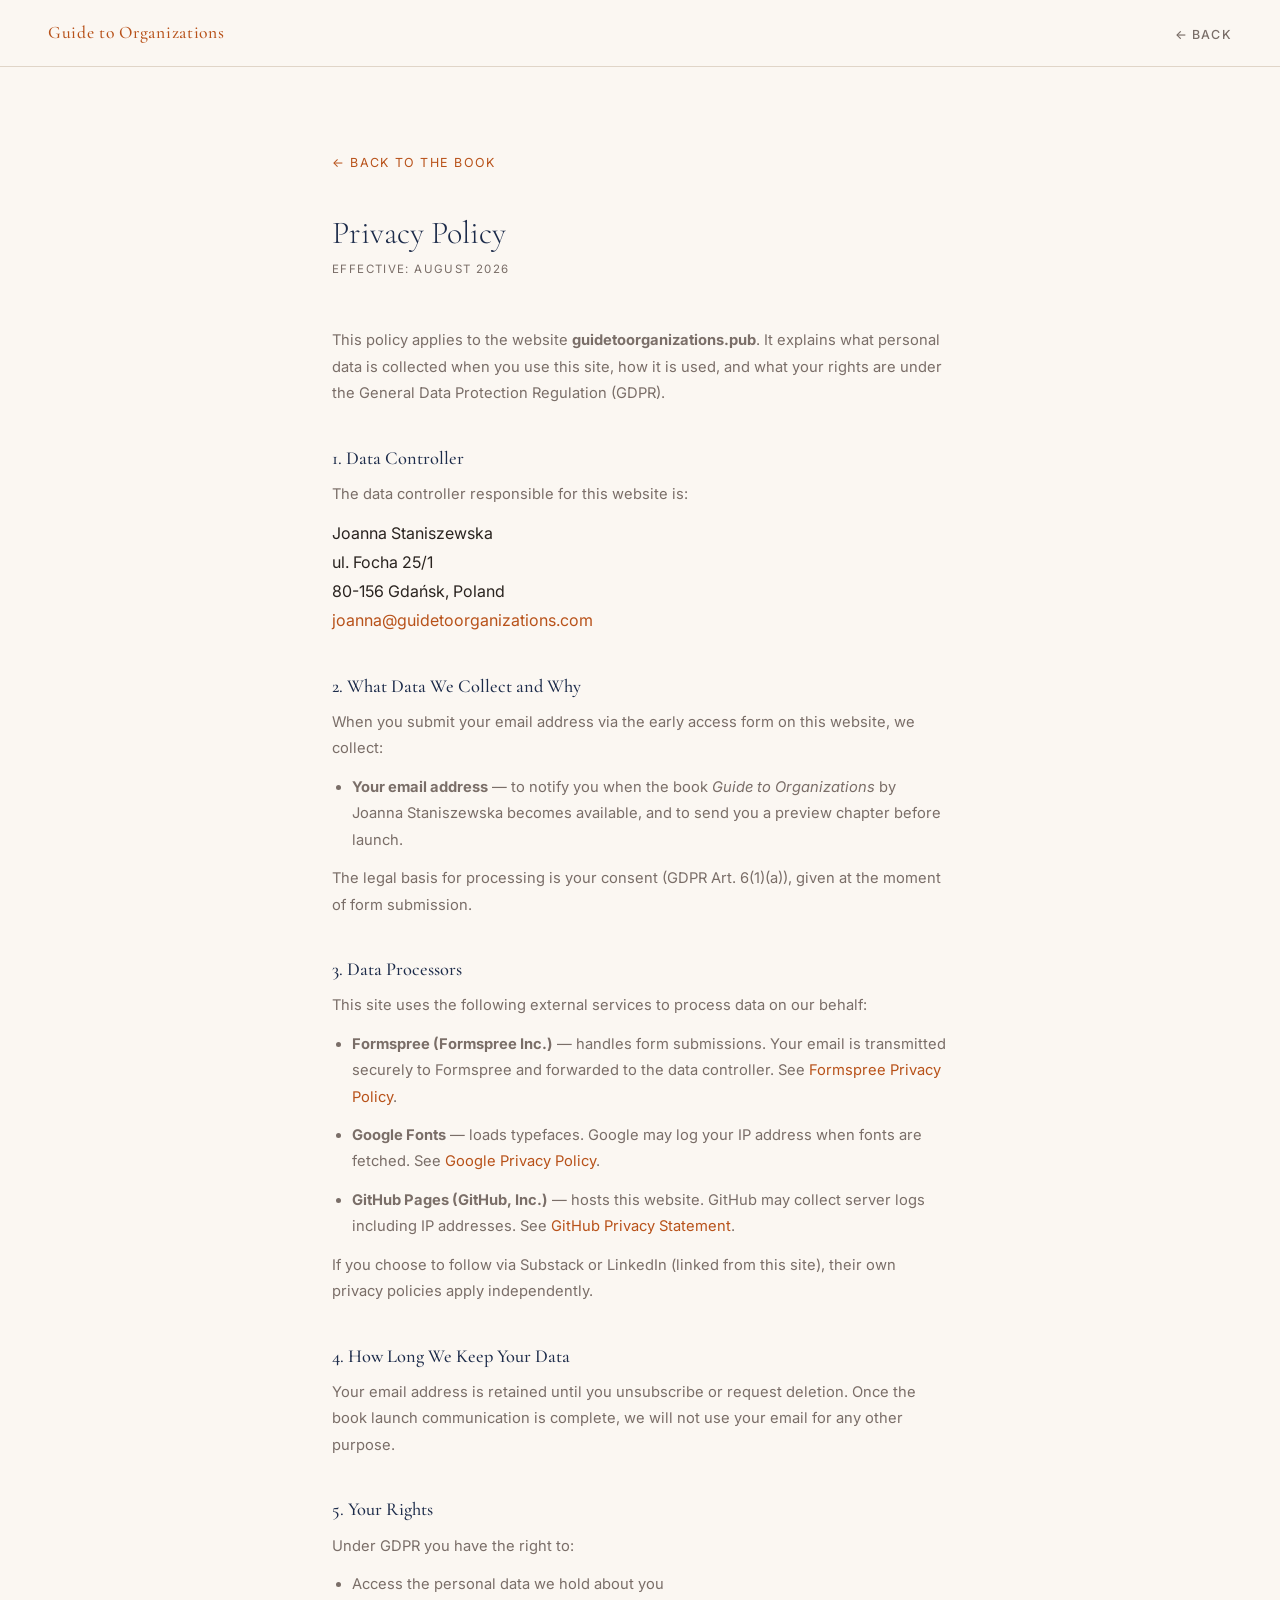
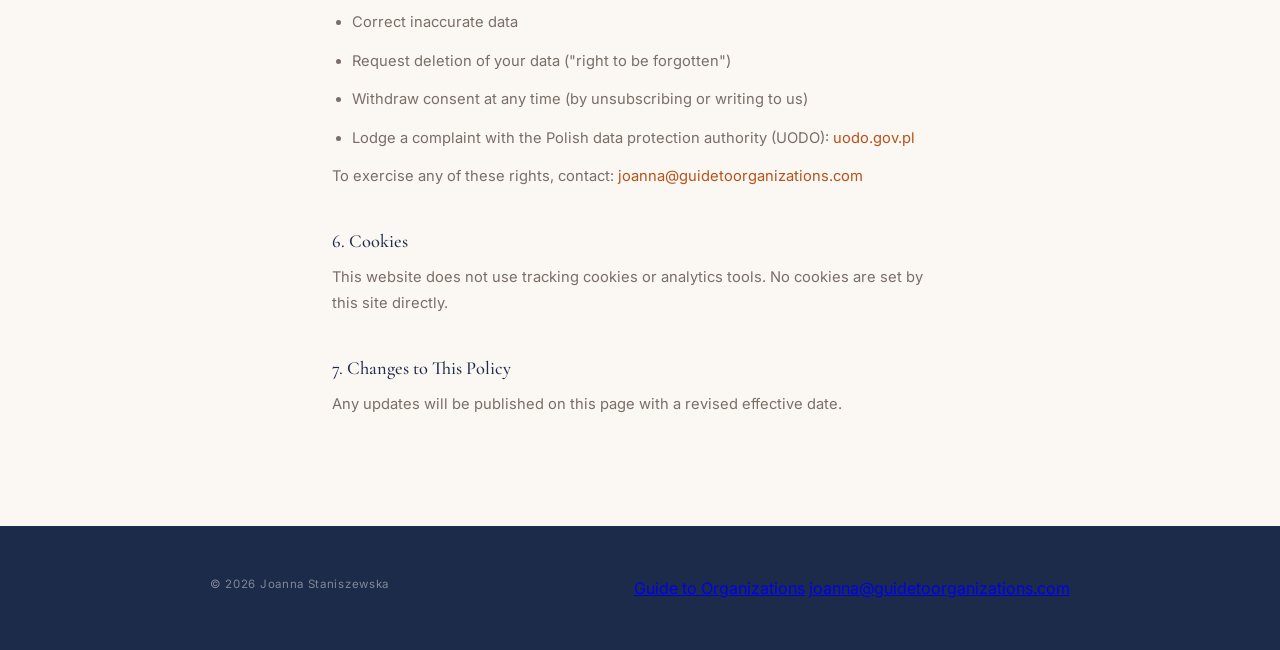
==== commit b2c7979a: "Update email to joanna@guidetoorganizations.com across all pages Co-Authored-By: Claude Sonnet 4.6 <" ====
--- a/privacy-policy.html
+++ b/privacy-policy.html
@@ -42,7 +42,7 @@
       Joanna Staniszewska<br>
       ul. Focha 25/1<br>
       80-156 Gdańsk, Poland<br>
-      <a href="mailto:joanna@beinginsystems.com">joanna@beinginsystems.com</a>
+      <a href="mailto:joanna@guidetoorganizations.com">joanna@guidetoorganizations.com</a>
     </address>
 
     <h2>2. What Data We Collect and Why</h2>
@@ -73,7 +73,7 @@
       <li>Withdraw consent at any time (by unsubscribing or writing to us)</li>
       <li>Lodge a complaint with the Polish data protection authority (UODO): <a href="https://uodo.gov.pl" target="_blank" rel="noopener">uodo.gov.pl</a></li>
     </ul>
-    <p>To exercise any of these rights, contact: <a href="mailto:joanna@beinginsystems.com">joanna@beinginsystems.com</a></p>
+    <p>To exercise any of these rights, contact: <a href="mailto:joanna@guidetoorganizations.com">joanna@guidetoorganizations.com</a></p>
 
     <h2>6. Cookies</h2>
     <p>This website does not use tracking cookies or analytics tools. No cookies are set by this site directly.</p>
@@ -87,7 +87,7 @@
       <p class="footer-copy">&copy; 2026 Joanna Staniszewska</p>
       <nav class="footer-links">
         <a href="index.html">Guide to Organizations</a>
-        <a href="mailto:joanna@beinginsystems.com">joanna@beinginsystems.com</a>
+        <a href="mailto:joanna@guidetoorganizations.com">joanna@guidetoorganizations.com</a>
       </nav>
     </div>
   </footer>
--- a/style.css
+++ b/style.css
@@ -1,23 +1,12 @@
 /* ============================================
-   A PHILOSOPHICAL GUIDE TO ORGANIZATIONS
+   GUIDE TO ORGANIZATIONS
    Book Landing Page — Joanna Staniszewska
-
-   Typography:
-   • Cormorant Garamond — headings, editorial prose (serif)
-   • Inter               — labels, navigation, body (sans-serif)
-
-   Palette (from book cover):
-   • Cream   #FBF7F2 · alt #F2EBE0
-   • Terra   #B8521A (burnt orange — accent)
-   • Navy    #1C2B4A (headings)
-   • Text    #2A2420 · muted #7A6E68
+   Typography: Cormorant Garamond (serif) + Inter (sans)
+   Palette: Cream #FBF7F2 · Terra #B8521A · Navy #1C2B4A
    ============================================ */
-
-@import url('https://fonts.googleapis.com/css2?family=Cormorant+Garamond:ital,wght@0,300;0,400;0,500;0,600;1,300;1,400;1,500&family=Inter:wght@300;400;500;600&display=swap');
 
 :root {
   --max-w:       860px;
-
   --cream:       #FBF7F2;
   --cream-alt:   #F2EBE0;
   --terra:       #B8521A;
@@ -26,22 +15,15 @@
   --navy:        #1C2B4A;
   --text:        #2A2420;
   --text-muted:  #7A6E68;
+  --text-light:  #B5AEA9;
   --border:      #E0D5C8;
 }
 
-/* ——— Reset ——— */
-*, *::before, *::after {
-  margin: 0;
-  padding: 0;
-  box-sizing: border-box;
-}
-
-html {
-  scroll-behavior: smooth;
-}
+*, *::before, *::after { margin: 0; padding: 0; box-sizing: border-box; }
+html { scroll-behavior: smooth; }
 
 body {
-  font-family: 'Inter', -apple-system, BlinkMacSystemFont, sans-serif;
+  font-family: 'Inter', -apple-system, sans-serif;
   background: var(--cream);
   color: var(--text);
   font-size: 16px;
@@ -50,12 +32,11 @@
 }
 
 /* ——— Navigation ——— */
-
-nav {
+body > nav {
   position: sticky;
   top: 0;
   z-index: 100;
-  background: rgba(251, 247, 242, 0.94);
+  background: rgba(251,247,242,0.94);
   backdrop-filter: blur(14px);
   -webkit-backdrop-filter: blur(14px);
   border-bottom: 1px solid var(--border);
@@ -65,7 +46,7 @@
   align-items: center;
 }
 
-.nav-brand {
+body > nav .nav-brand {
   font-family: 'Cormorant Garamond', Georgia, serif;
   font-size: 1.1rem;
   font-weight: 500;
@@ -74,13 +55,13 @@
   text-decoration: none;
 }
 
-.nav-links {
+body > nav .nav-links {
   display: flex;
   gap: 2rem;
   list-style: none;
 }
 
-.nav-links a {
+body > nav .nav-links a {
   font-family: 'Inter', sans-serif;
   font-size: 0.78rem;
   font-weight: 500;
@@ -91,15 +72,10 @@
   transition: color 0.2s;
 }
 
-.nav-links a:hover {
-  color: var(--terra);
-}
-
-/* ——— Shared Layout ——— */
-
-section {
-  padding: 5rem 3rem;
-}
+body > nav .nav-links a:hover { color: var(--terra); }
+
+/* ——— Shared ——— */
+section { padding: 5rem 3rem; }
 
 .inner {
   max-width: var(--max-w);
@@ -114,6 +90,7 @@
   text-transform: uppercase;
   color: var(--terra);
   margin-bottom: 1.5rem;
+  display: block;
 }
 
 h1, h2, h3 {
@@ -124,7 +101,6 @@
 }
 
 /* ——— Hero ——— */
-
 #hero {
   background: var(--cream);
   padding-top: 5.5rem;
@@ -135,7 +111,7 @@
   max-width: var(--max-w);
   margin: 0 auto;
   display: grid;
-  grid-template-columns: 1fr 320px;
+  grid-template-columns: 1fr 300px;
   gap: 4rem;
   align-items: center;
 }
@@ -145,25 +121,35 @@
   font-weight: 300;
   color: var(--navy);
   letter-spacing: -0.01em;
-  margin-bottom: 1rem;
+  margin-bottom: 0.9rem;
   line-height: 1.1;
 }
 
+.hero-subtitle {
+  font-family: 'Cormorant Garamond', Georgia, serif;
+  font-size: 1.2rem;
+  font-weight: 300;
+  font-style: italic;
+  color: var(--terra);
+  letter-spacing: 0.04em;
+  margin-bottom: 1.25rem;
+}
+
 .hero-byline {
   font-family: 'Cormorant Garamond', Georgia, serif;
-  font-size: 1.15rem;
+  font-size: 1.05rem;
   font-weight: 400;
-  letter-spacing: 0.25em;
-  text-transform: uppercase;
-  color: var(--terra);
-  margin-bottom: 1.75rem;
+  letter-spacing: 0.22em;
+  text-transform: uppercase;
+  color: var(--text-muted);
+  margin-bottom: 2rem;
 }
 
 .hero-desc {
   font-family: 'Inter', sans-serif;
   font-size: 1rem;
   color: var(--text-muted);
-  max-width: 480px;
+  max-width: 460px;
   line-height: 1.8;
   margin-bottom: 2.5rem;
 }
@@ -183,105 +169,153 @@
   transition: background 0.2s;
 }
 
-.btn-primary:hover {
-  background: var(--terra-deep);
-}
-
+.btn-primary:hover { background: var(--terra-deep); }
+
+/* Book cover mockup */
 .hero-cover {
   display: flex;
-  justify-content: flex-end;
+  justify-content: center;
   align-items: center;
 }
 
-.hero-cover img {
+.book-mockup {
+  position: relative;
+  transform: perspective(800px) rotateY(-8deg);
+  filter: drop-shadow(-12px 20px 40px rgba(28,43,74,0.22));
+  transition: transform 0.3s;
+}
+
+.book-mockup:hover {
+  transform: perspective(800px) rotateY(-4deg);
+}
+
+.book-mockup img {
   width: 100%;
-  max-width: 280px;
+  max-width: 260px;
   height: auto;
-  box-shadow: 0 24px 64px rgba(28, 43, 74, 0.18);
   display: block;
 }
 
-/* Cover placeholder when image absent */
-.cover-placeholder {
-  width: 240px;
-  height: 340px;
-  background: var(--cream-alt);
-  border: 1px solid var(--border);
-  display: flex;
-  flex-direction: column;
-  align-items: center;
-  justify-content: center;
-  gap: 0.5rem;
-  color: var(--text-muted);
-  font-size: 0.8rem;
-  font-family: 'Inter', sans-serif;
-  letter-spacing: 0.06em;
-  box-shadow: 0 24px 64px rgba(28, 43, 74, 0.12);
-}
-
-/* ——— About the Book ——— */
-
-#book {
+/* ——— Perspective ——— */
+#perspective {
   background: var(--cream-alt);
   border-top: 1px solid var(--border);
   border-bottom: 1px solid var(--border);
 }
 
-#book h2 {
+#perspective h2 {
   font-size: clamp(1.9rem, 3.5vw, 2.8rem);
   font-weight: 300;
+  margin-bottom: 2.5rem;
+}
+
+.book-body {
+  font-family: 'Inter', sans-serif;
+  font-size: 1rem;
+  line-height: 1.9;
+  color: var(--text-muted);
+  max-width: 620px;
   margin-bottom: 1.5rem;
 }
 
-#book .book-body {
-  font-family: 'Inter', sans-serif;
-  font-size: 1rem;
-  color: var(--text-muted);
-  max-width: 600px;
-  line-height: 1.85;
+.perspective-close {
+  font-family: 'Cormorant Garamond', Georgia, serif;
+  font-size: 1.15rem;
+  font-style: italic;
+  color: var(--text);
+  margin-top: 0.5rem;
+  margin-bottom: 0;
+}
+
+.preface-sig {
+  font-family: 'Cormorant Garamond', Georgia, serif;
+  font-size: 1.1rem;
+  font-style: italic;
+  color: var(--terra);
+  margin-top: 1.5rem;
+  letter-spacing: 0.04em;
+}
+
+/* ——— Chapters ——— */
+#chapters {
+  background: var(--cream);
+}
+
+#chapters h2 {
+  font-size: clamp(1.9rem, 3.5vw, 2.8rem);
+  font-weight: 300;
   margin-bottom: 3rem;
 }
 
-.chapter-themes {
-  display: flex;
-  flex-wrap: wrap;
-  gap: 0;
-  align-items: center;
-  font-family: 'Cormorant Garamond', Georgia, serif;
-  font-size: 1.25rem;
-  font-weight: 400;
-  color: var(--navy);
-  letter-spacing: 0.03em;
-}
-
-.chapter-themes span.theme {
-  padding: 0.2rem 0;
-}
-
-.chapter-themes span.sep {
-  color: var(--terra-light);
-  margin: 0 0.75rem;
+.parts-grid {
+  display: grid;
+  grid-template-columns: repeat(3, 1fr);
+  gap: 3rem;
+  align-items: start;
+}
+
+.part-label {
+  font-family: 'Inter', sans-serif;
+  font-size: 0.62rem;
+  font-weight: 600;
+  letter-spacing: 0.14em;
+  text-transform: uppercase;
+  color: var(--terra);
+  margin-bottom: 1.25rem;
+  padding-bottom: 0.75rem;
+  border-bottom: 1px solid var(--terra-light);
+  line-height: 1.6;
+}
+
+.chapter-list {
+  list-style: none;
+  padding: 0;
+  margin: 0;
+  counter-reset: ch;
+}
+
+.chapter-list li {
+  font-family: 'Cormorant Garamond', Georgia, serif;
+  font-size: 1.05rem;
+  color: var(--text);
+  padding: 0.4rem 0;
+  border-bottom: 1px solid var(--border);
+  display: flex;
+  align-items: baseline;
+  gap: 0.75rem;
+  line-height: 1.45;
+  counter-increment: ch;
+}
+
+.chapter-list li::before {
+  content: counter(ch, decimal-leading-zero);
+  font-family: 'Inter', sans-serif;
+  font-size: 0.58rem;
+  font-weight: 500;
+  color: var(--text-light);
+  min-width: 1.5rem;
+  flex-shrink: 0;
+}
+
+/* ——— Author ——— */
+#author {
+  background: var(--cream-alt);
+  border-top: 1px solid var(--border);
+}
+
+#author h2 {
+  font-size: clamp(1.6rem, 2.8vw, 2.2rem);
   font-weight: 300;
-}
-
-/* ——— Author — Two Paths ——— */
-
-#author {
-  background: var(--cream);
-}
-
-#author h2 {
-  font-size: clamp(1.5rem, 2.5vw, 2rem);
-  font-weight: 300;
-  margin-bottom: 0.5rem;
+  margin-bottom: 0.75rem;
 }
 
 .author-intro {
   font-family: 'Inter', sans-serif;
   font-size: 0.95rem;
   color: var(--text-muted);
-  margin-bottom: 3rem;
+  margin-bottom: 2.5rem;
   max-width: 520px;
+  line-height: 1.75;
 }
 
 .author-layout {
@@ -296,13 +330,13 @@
   max-width: 200px;
   height: auto;
   display: block;
-  filter: grayscale(20%);
+  filter: grayscale(15%);
 }
 
 .author-photo-placeholder {
   width: 200px;
   height: 260px;
-  background: var(--cream-alt);
+  background: var(--cream);
   border: 1px solid var(--border);
   display: flex;
   align-items: center;
@@ -310,7 +344,11 @@
   color: var(--text-muted);
   font-size: 0.75rem;
   font-family: 'Inter', sans-serif;
-  letter-spacing: 0.06em;
+}
+
+.author-content {
+  display: flex;
+  flex-direction: column;
 }
 
 .two-paths {
@@ -320,20 +358,19 @@
 }
 
 .path-card {
-  background: var(--cream-alt);
+  background: var(--cream);
   border: 1px solid var(--border);
-  padding: 2rem 2rem 1.75rem;
-  position: relative;
+  padding: 1.75rem;
 }
 
 .path-label {
   font-family: 'Inter', sans-serif;
-  font-size: 0.68rem;
+  font-size: 0.65rem;
   font-weight: 600;
   letter-spacing: 0.18em;
   text-transform: uppercase;
   color: var(--terra);
-  margin-bottom: 1rem;
+  margin-bottom: 0.9rem;
   display: flex;
   align-items: center;
   gap: 0.6rem;
@@ -349,438 +386,139 @@
 
 .path-card p {
   font-family: 'Inter', sans-serif;
-  font-size: 0.92rem;
+  font-size: 0.9rem;
   line-height: 1.8;
   color: var(--text);
 }
 
 .path-aside {
-  margin-top: 2rem;
+  margin-top: 1.5rem;
   font-family: 'Cormorant Garamond', Georgia, serif;
   font-size: 1.15rem;
   font-style: italic;
   color: var(--terra);
-  letter-spacing: 0.02em;
-}
-
-/* ——— Notify ——— */
-
+}
+
+.author-socials {
+  display: flex;
+  flex-wrap: wrap;
+  gap: 0.5rem;
+  margin-top: 1.5rem;
+}
+
+.social-link {
+  font-family: 'Inter', sans-serif;
+  font-size: 0.7rem;
+  font-weight: 500;
+  letter-spacing: 0.1em;
+  text-transform: uppercase;
+  color: var(--terra);
+  text-decoration: none;
+  border: 1px solid var(--terra-light);
+  padding: 0.3rem 0.8rem;
+  border-radius: 2px;
+  transition: background 0.15s, color 0.15s;
+}
+
+.social-link:hover {
+  background: var(--terra);
+  color: var(--cream);
+}
+
+/* ——— FAQ ——— */
+#faq {
+  background: var(--cream);
+  border-top: 1px solid var(--border);
+}
+
+#faq h2 {
+  font-size: clamp(1.9rem, 3.5vw, 2.8rem);
+  font-weight: 300;
+  margin-bottom: 3rem;
+}
+
+.faq-list {
+  display: flex;
+  flex-direction: column;
+  gap: 0;
+  max-width: 680px;
+}
+
+.faq-item {
+  padding: 2rem 0;
+  border-bottom: 1px solid var(--border);
+  display: grid;
+  grid-template-columns: 280px 1fr;
+  gap: 3rem;
+  align-items: start;
+}
+
+.faq-item:first-child {
+  border-top: 1px solid var(--border);
+}
+
+.faq-q {
+  font-family: 'Cormorant Garamond', Georgia, serif;
+  font-size: 1.25rem;
+  font-weight: 400;
+  color: var(--navy);
+  line-height: 1.35;
+  padding-top: 0.1rem;
+}
+
+.faq-a {
+  font-family: 'Inter', sans-serif;
+  font-size: 0.92rem;
+  color: var(--text-muted);
+  line-height: 1.8;
+}
+
+.press-link {
+  font-family: 'Inter', sans-serif;
+  font-size: 0.82rem;
+  color: var(--text-muted);
+  margin-top: 2.5rem;
+}
+
+.press-link a {
+  color: var(--terra);
+  text-decoration: underline;
+  text-underline-offset: 3px;
+}
+
+/* ——— Early Access ——— */
 #notify {
-  background: var(--navy);
-  border-top: none;
-}
-
-#notify .section-label {
-  color: var(--terra-light);
+  background: var(--cream-alt);
+  border-top: 1px solid var(--border);
+}
+
+.notify-inner {
+  max-width: 540px;
 }
 
 #notify h2 {
-  color: var(--cream);
   font-size: clamp(1.9rem, 3.5vw, 2.8rem);
   font-weight: 300;
   margin-bottom: 1rem;
 }
 
-#notify .notify-body {
+.notify-body {
   font-family: 'Inter', sans-serif;
   font-size: 1rem;
-  color: rgba(251, 247, 242, 0.65);
-  margin-bottom: 2.5rem;
-  max-width: 440px;
+  color: var(--text-muted);
   line-height: 1.8;
+  margin-bottom: 2rem;
 }
 
 .notify-form {
   display: flex;
-  gap: 0;
-  max-width: 440px;
-}
-
-.notify-form input[type="email"] {
-  flex: 1;
-  font-family: 'Inter', sans-serif;
-  font-size: 0.9rem;
-  padding: 0.85rem 1.25rem;
-  background: rgba(251, 247, 242, 0.08);
-  border: 1px solid rgba(251, 247, 242, 0.2);
-  border-right: none;
-  color: var(--cream);
-  outline: none;
-  transition: border-color 0.2s;
-  border-radius: 2px 0 0 2px;
-}
-
-.notify-form input[type="email"]::placeholder {
-  color: rgba(251, 247, 242, 0.35);
-}
-
-.notify-form input[type="email"]:focus {
-  border-color: rgba(184, 82, 26, 0.6);
-  background: rgba(251, 247, 242, 0.12);
-}
-
-.notify-form button {
-  font-family: 'Inter', sans-serif;
-  font-size: 0.78rem;
-  font-weight: 600;
-  letter-spacing: 0.12em;
-  text-transform: uppercase;
-  color: #fff;
-  background: var(--terra);
-  border: none;
-  padding: 0.85rem 1.75rem;
-  cursor: pointer;
-  transition: background 0.2s;
-  border-radius: 0 2px 2px 0;
-  white-space: nowrap;
-}
-
-.notify-form button:hover {
-  background: var(--terra-deep);
-}
-
-.notify-note {
-  margin-top: 1rem;
-  font-family: 'Inter', sans-serif;
-  font-size: 0.75rem;
-  color: rgba(251, 247, 242, 0.35);
-}
-
-/* ——— Footer ——— */
-
-footer {
-  background: var(--cream-alt);
-  border-top: 1px solid var(--border);
-  padding: 2.5rem 3rem;
-}
-
-.footer-inner {
-  max-width: var(--max-w);
-  margin: 0 auto;
-  display: flex;
-  justify-content: space-between;
-  align-items: center;
-  flex-wrap: wrap;
-  gap: 1rem;
-}
-
-.footer-copy {
-  font-family: 'Inter', sans-serif;
-  font-size: 0.78rem;
-  color: var(--text-muted);
-}
-
-.footer-links {
-  display: flex;
-  gap: 1.75rem;
-}
-
-.footer-links a {
-  font-family: 'Inter', sans-serif;
-  font-size: 0.78rem;
-  color: var(--text-muted);
-  text-decoration: none;
-  transition: color 0.2s;
-}
-
-.footer-links a:hover {
-  color: var(--terra);
-}
-
-/* ——— Mobile ——— */
-
-@media (max-width: 680px) {
-  nav {
-    padding: 1rem 1.25rem;
-  }
-
-  .nav-links {
-    gap: 1.1rem;
-  }
-
-  .nav-links a {
-    font-size: 0.7rem;
-  }
-
-  section {
-    padding: 3.5rem 1.25rem;
-  }
-
-  .hero-inner {
-    grid-template-columns: 1fr;
-    gap: 2.5rem;
-  }
-
-  .hero-cover {
-    justify-content: center;
-    order: -1;
-  }
-
-  .hero-cover img,
-  .cover-placeholder {
-    max-width: 200px;
-  }
-
-  .author-layout {
-    grid-template-columns: 1fr;
-  }
-
-  .author-photo,
-  .author-photo-placeholder {
-    width: 140px;
-    height: auto;
-  }
-
-  .two-paths {
-    grid-template-columns: 1fr;
-  }
-
-  .notify-form {
-    flex-direction: column;
-    gap: 0.75rem;
-  }
-
-  .notify-form input[type="email"] {
-    border-right: 1px solid rgba(251, 247, 242, 0.2);
-    border-radius: 2px;
-  }
-
-  .notify-form button {
-    border-radius: 2px;
-  }
-
-  .footer-inner {
-    flex-direction: column;
-    align-items: flex-start;
-  }
-
-/* ——— Perspective section ——— */
-.perspective-close {
-  font-style: italic;
-  color: var(--text-muted);
-}
-
-.preface-sig {
-  font-family: 'Cormorant Garamond', Georgia, serif;
-  font-size: 1.1rem;
-  font-style: italic;
-  color: var(--terra);
-  margin-top: 1.5rem;
-}
-
-/* ——— Chapters section ——— */
-.parts-grid {
-  display: grid;
-  grid-template-columns: repeat(3, 1fr);
-  gap: 2.5rem;
-  margin-top: 2.5rem;
-}
-
-.part-label {
-  font-family: 'Inter', sans-serif;
-  font-size: 0.65rem;
-  font-weight: 600;
-  letter-spacing: 0.12em;
-  text-transform: uppercase;
-  color: var(--terra);
-  margin-bottom: 1.25rem;
-  padding-bottom: 0.75rem;
-  border-bottom: 1px solid var(--terra-light);
-}
-
-.chapter-list {
-  list-style: none;
-  padding: 0;
-  margin: 0;
-  counter-reset: chapter-counter attr(start);
-}
-
-.chapter-list li {
-  font-family: 'Cormorant Garamond', Georgia, serif;
-  font-size: 1.05rem;
-  font-weight: 400;
-  color: var(--text);
-  padding: 0.35rem 0;
-  border-bottom: 1px solid var(--border);
-  display: flex;
-  align-items: baseline;
-  gap: 0.75rem;
-}
-
-.chapter-list li::before {
-  content: counter(list-item, decimal-leading-zero);
-  font-family: 'Inter', sans-serif;
-  font-size: 0.6rem;
-  font-weight: 500;
-  color: var(--text-muted);
-  min-width: 1.5rem;
-}
-
-@media (max-width: 900px) {
-  .parts-grid {
-    grid-template-columns: 1fr;
-    gap: 2rem;
-  }
-}
-
-}
-
-/* ——— Hero subtitle ——— */
-.hero-subtitle {
-  font-family: 'Cormorant Garamond', Georgia, serif;
-  font-size: 1.1rem;
-  font-weight: 300;
-  font-style: italic;
-  color: var(--terra);
-  letter-spacing: 0.04em;
-  margin-bottom: 0.5rem;
-}
-
-/* ——— Perspective spacing ——— */
-#perspective h2 {
-  margin-bottom: 2rem;
-}
-
-#perspective .book-body {
-  margin-bottom: 1.4rem;
-  line-height: 1.85;
-}
-
-.perspective-close {
-  font-style: italic;
-  color: var(--text-muted);
-  margin-bottom: 0;
-}
-
-.preface-sig {
-  font-family: 'Cormorant Garamond', Georgia, serif;
-  font-size: 1.1rem;
-  font-style: italic;
-  color: var(--terra);
-  margin-top: 1.25rem;
-}
-
-/* ——— Chapters ——— */
-#chapters h2 {
-  margin-bottom: 2.5rem;
-}
-
-.parts-grid {
-  display: grid;
-  grid-template-columns: repeat(auto-fit, minmax(200px, 1fr));
-  gap: 2.5rem;
-  align-items: start;
-}
-
-.part-label {
-  font-family: 'Inter', sans-serif;
-  font-size: 0.62rem;
-  font-weight: 600;
-  letter-spacing: 0.12em;
-  text-transform: uppercase;
-  color: var(--terra);
-  margin-bottom: 1.25rem;
-  padding-bottom: 0.75rem;
-  border-bottom: 1px solid var(--terra-light);
-  line-height: 1.5;
-}
-
-.chapter-list {
-  list-style: none;
-  padding: 0;
-  margin: 0;
-}
-
-.chapter-list li {
-  font-family: 'Cormorant Garamond', Georgia, serif;
-  font-size: 1.05rem;
-  color: var(--text);
-  padding: 0.4rem 0;
-  border-bottom: 1px solid var(--border);
-  display: flex;
-  align-items: baseline;
-  gap: 0.75rem;
-  line-height: 1.4;
-}
-
-.chapter-list li::before {
-  content: counter(list-item, decimal-leading-zero);
-  font-family: 'Inter', sans-serif;
-  font-size: 0.58rem;
-  font-weight: 500;
-  color: var(--text-muted);
-  min-width: 1.5rem;
-  flex-shrink: 0;
-}
-
-/* ——— FAQ ——— */
-#faq {
-  background: var(--cream-alt);
-}
-
-#faq h2 {
-  margin-bottom: 2.5rem;
-}
-
-.faq-grid {
-  display: grid;
-  grid-template-columns: repeat(auto-fit, minmax(220px, 1fr));
-  gap: 2rem;
-  margin-bottom: 2.5rem;
-}
-
-.faq-item {
-  padding-top: 1rem;
-  border-top: 2px solid var(--terra-light);
-}
-
-.faq-q {
-  font-family: 'Cormorant Garamond', Georgia, serif;
-  font-size: 1.15rem;
-  font-weight: 600;
-  color: var(--navy);
-  margin-bottom: 0.65rem;
-  line-height: 1.4;
-}
-
-.faq-a {
-  font-size: 0.9rem;
-  color: var(--text-muted);
-  line-height: 1.75;
-}
-
-.press-link {
-  font-family: 'Inter', sans-serif;
-  font-size: 0.8rem;
-  color: var(--text-muted);
-  margin-top: 1rem;
-}
-
-.press-link a {
-  color: var(--terra);
-  text-decoration: underline;
-  text-underline-offset: 3px;
-}
-
-/* ——— Early Access (light, on-page form) ——— */
-#notify {
-  background: var(--cream-alt);
-}
-
-.notify-inner {
-  max-width: 560px;
-}
-
-.notify-body {
-  color: var(--text-muted);
-  margin-bottom: 2rem;
-  line-height: 1.8;
-}
-
-.notify-form {
-  display: flex;
+  flex-direction: column;
   gap: 0;
   margin-bottom: 1rem;
+}
+
+.notify-form-row {
+  display: flex;
   border: 1px solid var(--border);
   border-radius: 3px;
   overflow: hidden;
@@ -807,7 +545,7 @@
   color: var(--cream);
   border: none;
   font-family: 'Inter', sans-serif;
-  font-size: 0.78rem;
+  font-size: 0.75rem;
   font-weight: 600;
   letter-spacing: 0.08em;
   text-transform: uppercase;
@@ -816,29 +554,45 @@
   white-space: nowrap;
 }
 
-.notify-form button:hover {
-  background: var(--terra-deep);
-}
-
-.notify-form button:disabled {
-  opacity: 0.6;
-  cursor: wait;
-}
+.notify-form button:hover { background: var(--terra-deep); }
 
 .form-success {
   font-family: 'Cormorant Garamond', Georgia, serif;
   font-size: 1.25rem;
   font-style: italic;
   color: var(--terra);
+  padding: 1rem 0;
   margin-bottom: 1rem;
-  padding: 1rem 0;
+}
+
+.consent-label {
+  display: flex;
+  align-items: flex-start;
+  gap: 0.5rem;
+  font-size: 0.78rem;
+  color: var(--text-muted);
+  line-height: 1.6;
+  margin-top: 0.75rem;
+  cursor: pointer;
+  width: 100%;
+}
+
+.consent-label input[type="checkbox"] {
+  margin-top: 0.15em;
+  flex-shrink: 0;
+  accent-color: var(--terra);
+}
+
+.consent-label a {
+  color: var(--terra);
+  text-decoration: underline;
+  text-underline-offset: 2px;
 }
 
 .notify-note-sub {
   font-size: 0.78rem;
   color: var(--text-muted);
   line-height: 1.7;
-  max-width: 420px;
   margin-bottom: 1.75rem;
 }
 
@@ -857,7 +611,7 @@
 
 .notify-also span {
   font-family: 'Inter', sans-serif;
-  font-size: 0.72rem;
+  font-size: 0.7rem;
   color: var(--text-muted);
   text-transform: uppercase;
   letter-spacing: 0.08em;
@@ -865,7 +619,7 @@
 
 .btn-platform {
   font-family: 'Inter', sans-serif;
-  font-size: 0.72rem;
+  font-size: 0.7rem;
   font-weight: 500;
   letter-spacing: 0.08em;
   text-transform: uppercase;
@@ -883,154 +637,103 @@
   border-color: var(--navy);
 }
 
-/* ——— General spacing fixes ——— */
-section {
-  padding: 5rem 3rem;
-}
-
-.book-body {
-  font-size: 1.05rem;
-  line-height: 1.85;
-  color: var(--text);
-  max-width: 640px;
-  margin-bottom: 1.4rem;
-}
-
-/* ——— Mobile ——— */
-@media (max-width: 680px) {
-  .faq-grid {
-    grid-template-columns: 1fr;
-  }
-
-  .notify-form {
-    flex-direction: column;
-    border: none;
-    gap: 0.5rem;
-  }
-
-  .notify-form input[type="email"] {
-    border: 1px solid var(--border);
-    border-radius: 3px;
-  }
-
-  .notify-form button {
-    border-radius: 3px;
-  }
-
-  .parts-grid {
-    grid-template-columns: 1fr;
-  }
-}
-
-/* ——— Author social links ——— */
-.author-socials {
-  display: flex;
+/* ——— Footer ——— */
+footer {
+  background: var(--navy, #1C2B4A);
+  background-color: #1C2B4A;
+  color: #FBF7F2;
+  padding: 3rem;
+}
+
+.footer-inner {
+  max-width: var(--max-w);
+  margin: 0 auto;
+  display: grid;
+  grid-template-columns: 1fr auto;
+  gap: 3rem;
+  align-items: start;
+  background: #1C2B4A;
+}
+
+.footer-title {
+  font-family: 'Cormorant Garamond', Georgia, serif;
+  font-size: 1.1rem;
+  font-weight: 400;
+  letter-spacing: 0.06em;
+  color: var(--cream);
+  margin-bottom: 0.4rem;
+}
+
+.footer-copy {
+  font-family: 'Inter', sans-serif;
+  font-size: 0.72rem;
+  color: rgba(251,247,242,0.45);
+  letter-spacing: 0.06em;
+}
+
+.footer-right {
+  display: flex;
+  flex-direction: column;
+  align-items: flex-end;
+  gap: 0.75rem;
+}
+
+.footer-social,
+.footer-legal {
+  background: transparent;
+  display: flex;
+  gap: 1.5rem;
   flex-wrap: wrap;
-  gap: 0.6rem;
-  margin-top: 1.75rem;
-}
-
-.social-link {
-  font-family: 'Inter', sans-serif;
-  font-size: 0.72rem;
-  font-weight: 500;
-  letter-spacing: 0.08em;
-  text-transform: uppercase;
-  color: var(--terra);
-  text-decoration: none;
-  border: 1px solid var(--terra-light);
-  padding: 0.35rem 0.85rem;
-  border-radius: 2px;
-  transition: background 0.18s, color 0.18s;
-}
-
-.social-link:hover {
-  background: var(--terra);
-  color: var(--cream);
-}
-
-/* ——— Substack direct links in notify ——— */
-.substack-direct {
-  margin-top: 1.5rem;
-  display: flex;
-  align-items: center;
-  gap: 1rem;
-  flex-wrap: wrap;
-}
-
-.substack-direct span {
-  font-size: 0.78rem;
-  color: rgba(251,247,242,0.45);
-}
-
-.substack-direct a {
+  justify-content: flex-end;
+}
+
+.footer-social a {
   font-family: 'Inter', sans-serif;
   font-size: 0.78rem;
   font-weight: 500;
-  color: rgba(251,247,242,0.7);
-  text-decoration: underline;
-  text-underline-offset: 3px;
+  color: rgba(251,247,242,0.75);
+  text-decoration: none;
+  letter-spacing: 0.05em;
   transition: color 0.15s;
 }
 
-.substack-direct a:hover {
-  color: var(--cream);
-}
-
-/* ——— Footer links wrap ——— */
-.footer-links {
-  display: flex;
-  flex-wrap: wrap;
-  gap: 0.5rem 1.5rem;
-  justify-content: flex-end;
+.footer-social a:hover { color: var(--cream); }
+
+.footer-legal a {
+  font-family: 'Inter', sans-serif;
+  font-size: 0.72rem;
+  color: rgba(251,247,242,0.4);
+  text-decoration: none;
+  letter-spacing: 0.04em;
+  transition: color 0.15s;
+}
+
+.footer-legal a:hover { color: rgba(251,247,242,0.75); }
+
+/* ——— Responsive ——— */
+@media (max-width: 860px) {
+  .parts-grid { grid-template-columns: 1fr; gap: 2.5rem; }
+  .faq-item { grid-template-columns: 1fr; gap: 0.5rem; }
 }
 
 @media (max-width: 680px) {
-  .footer-links {
-    justify-content: flex-start;
-  }
-  .author-socials {
-    gap: 0.5rem;
-  }
-}
-
-/* ——— Substack CTA button ——— */
-.btn-substack {
-  display: inline-flex;
-  align-items: center;
-  gap: 0.5rem;
-  padding: 1rem 2rem;
-  background: var(--terra);
-  color: var(--cream);
-  font-family: 'Inter', sans-serif;
-  font-size: 0.85rem;
-  font-weight: 600;
-  letter-spacing: 0.06em;
-  text-decoration: none;
-  border-radius: 3px;
-  transition: background 0.2s, transform 0.15s;
-  margin-bottom: 1.5rem;
-}
-
-.btn-substack:hover {
-  background: var(--terra-deep);
-  transform: translateY(-1px);
-}
-
-.notify-note-sub {
-  font-size: 0.78rem;
-  color: rgba(251,247,242,0.5);
-  line-height: 1.7;
-  max-width: 420px;
-  margin-bottom: 1.5rem;
-}
-
-.notify-note-sub a {
-  color: rgba(251,247,242,0.65);
-  text-decoration: underline;
-  text-underline-offset: 2px;
-}
-
-.notify-note-sub a:hover {
-  color: var(--cream);
-}
+  section { padding: 3.5rem 1.5rem; }
+  nav { padding: 1rem 1.5rem; }
+  footer { padding: 2.5rem 1.5rem; }
+
+  .hero-inner { grid-template-columns: 1fr; gap: 2.5rem; }
+  .hero-cover { order: -1; }
+  .book-mockup { transform: none; }
+  .book-mockup img { max-width: 180px; margin: 0 auto; }
+
+  .author-layout { grid-template-columns: 1fr; }
+  .two-paths { grid-template-columns: 1fr; }
+
+  .footer-inner { grid-template-columns: 1fr; gap: 2rem; }
+  .footer-right { align-items: flex-start; }
+  .footer-social, .footer-legal { justify-content: flex-start; gap: 1rem; }
+
+  .notify-form-row { flex-direction: column; border: none; gap: 0.5rem; }
+  .notify-form input[type="email"] { border: 1px solid var(--border); border-radius: 3px; }
+  .notify-form button { border-radius: 3px; }
+}
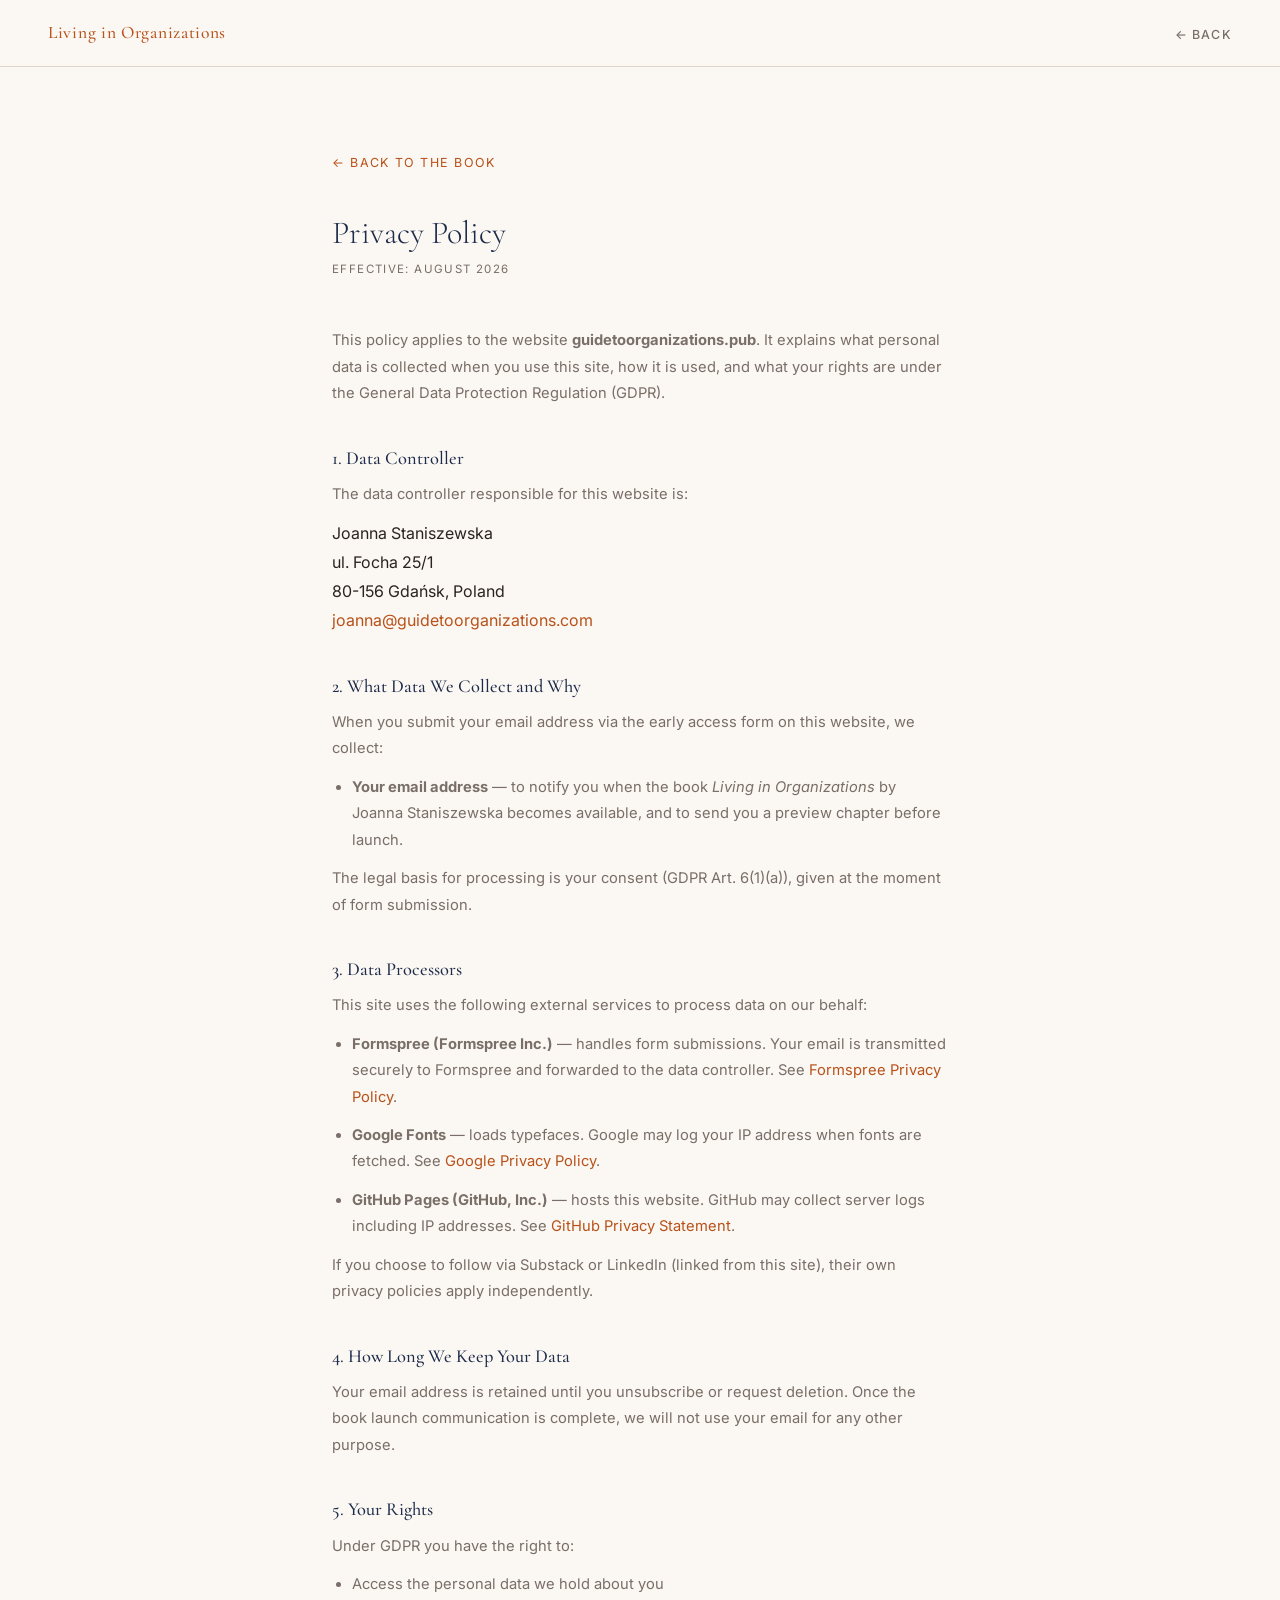
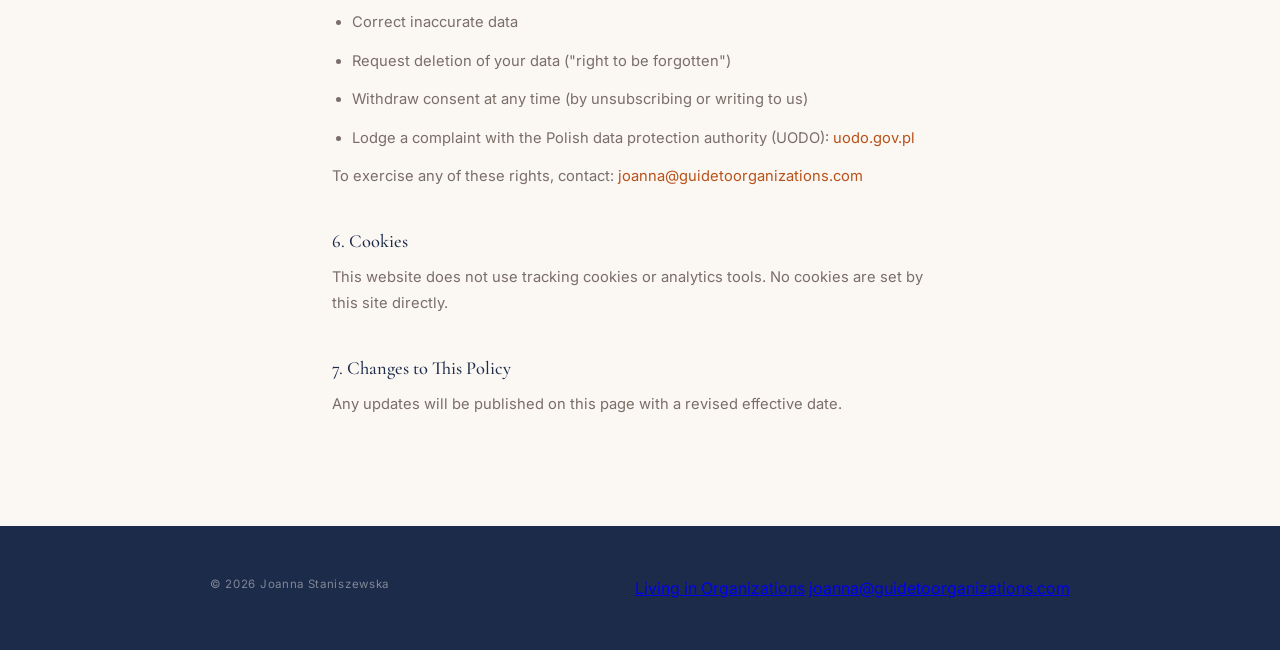
==== commit 74016d76: "Retitle to Living in Organizations + new cover + publisher New title/subtitle on hero, footer, priva" ====
--- a/privacy-policy.html
+++ b/privacy-policy.html
@@ -3,7 +3,7 @@
 <head>
   <meta charset="UTF-8" />
   <meta name="viewport" content="width=device-width, initial-scale=1.0" />
-  <title>Privacy Policy — Guide to Organizations</title>
+  <title>Privacy Policy — Living in Organizations</title>
   <link rel="icon" type="image/svg+xml" href="favicon.svg" />
   <link rel="preconnect" href="https://fonts.googleapis.com" />
   <link rel="preconnect" href="https://fonts.gstatic.com" crossorigin />
@@ -25,7 +25,7 @@
 </head>
 <body>
   <nav>
-    <a href="index.html" class="nav-brand">Guide to Organizations</a>
+    <a href="index.html" class="nav-brand">Living in Organizations</a>
     <ul class="nav-links"><li><a href="index.html">← Back</a></li></ul>
   </nav>
 
@@ -48,7 +48,7 @@
     <h2>2. What Data We Collect and Why</h2>
     <p>When you submit your email address via the early access form on this website, we collect:</p>
     <ul>
-      <li><strong>Your email address</strong> — to notify you when the book <em>Guide to Organizations</em> by Joanna Staniszewska becomes available, and to send you a preview chapter before launch.</li>
+      <li><strong>Your email address</strong> — to notify you when the book <em>Living in Organizations</em> by Joanna Staniszewska becomes available, and to send you a preview chapter before launch.</li>
     </ul>
     <p>The legal basis for processing is your consent (GDPR Art. 6(1)(a)), given at the moment of form submission.</p>
 
@@ -86,7 +86,7 @@
     <div class="footer-inner">
       <p class="footer-copy">&copy; 2026 Joanna Staniszewska</p>
       <nav class="footer-links">
-        <a href="index.html">Guide to Organizations</a>
+        <a href="index.html">Living in Organizations</a>
         <a href="mailto:joanna@guidetoorganizations.com">joanna@guidetoorganizations.com</a>
       </nav>
     </div>
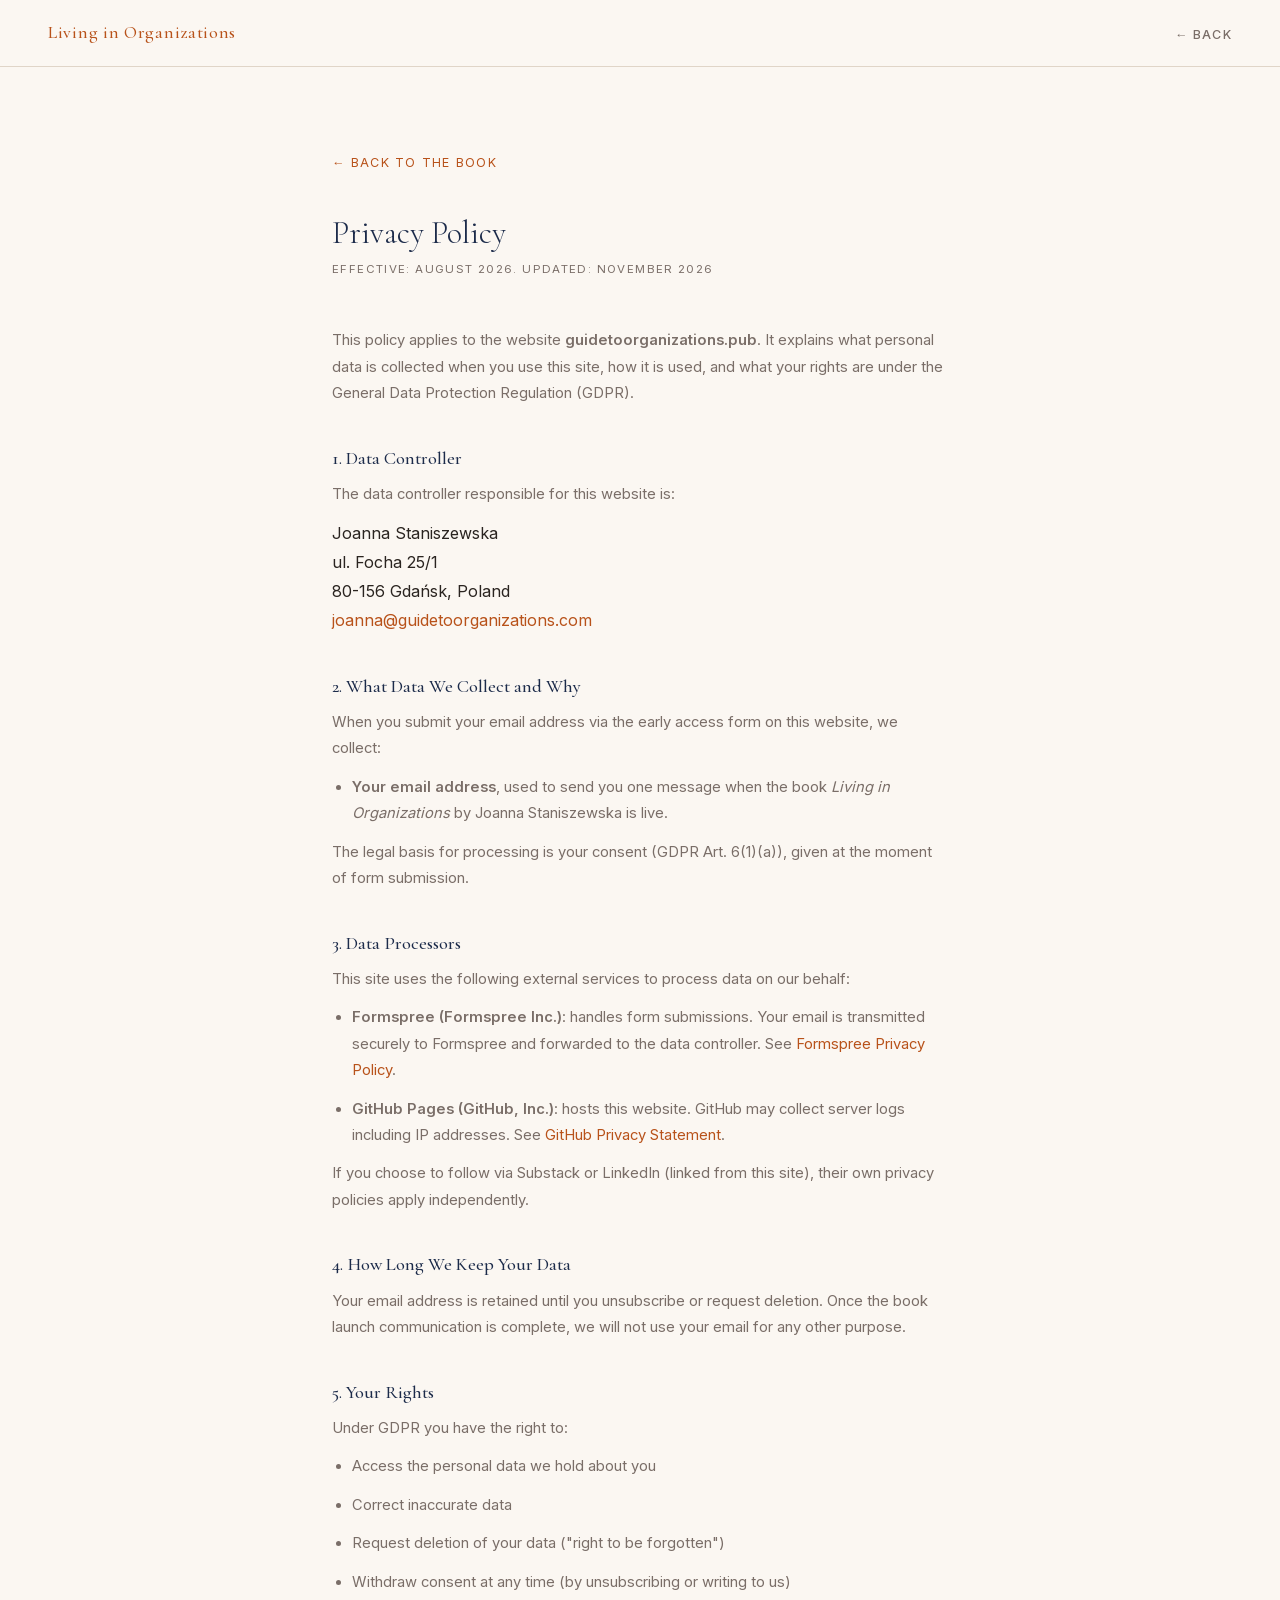
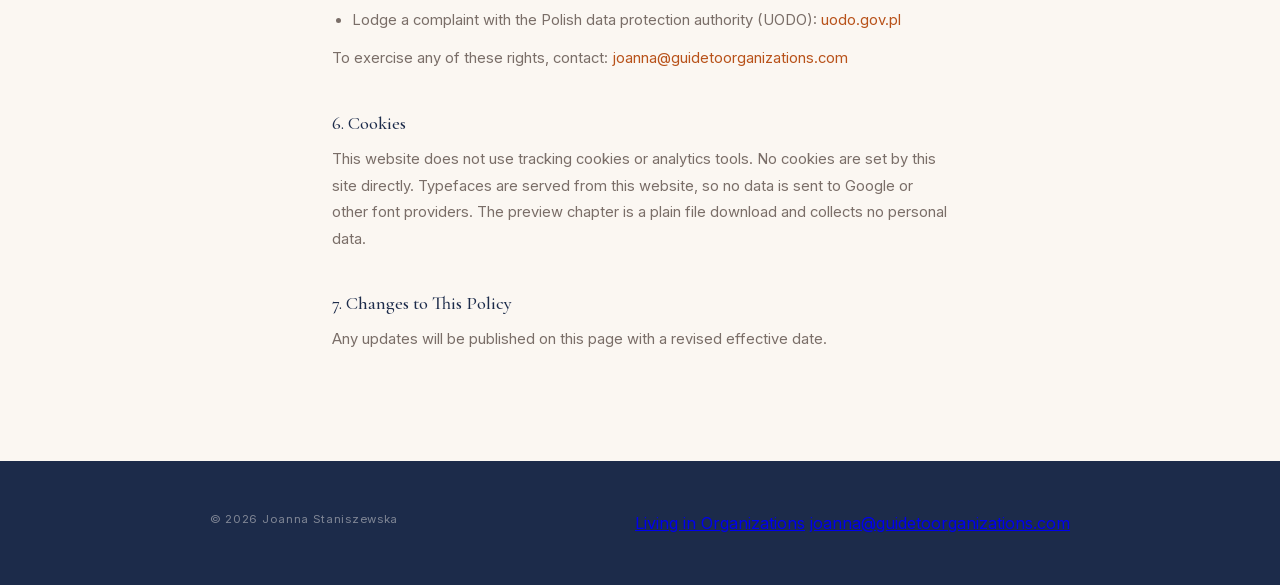
==== commit d427d057: "Book page: preview chapter PDF, social share tags, structured data, self-hosted fonts, extended auth" ====
--- a/privacy-policy.html
+++ b/privacy-policy.html
@@ -3,11 +3,9 @@
 <head>
   <meta charset="UTF-8" />
   <meta name="viewport" content="width=device-width, initial-scale=1.0" />
-  <title>Privacy Policy — Living in Organizations</title>
+  <title>Privacy Policy | Living in Organizations</title>
   <link rel="icon" type="image/svg+xml" href="favicon.svg" />
-  <link rel="preconnect" href="https://fonts.googleapis.com" />
-  <link rel="preconnect" href="https://fonts.gstatic.com" crossorigin />
-  <link href="https://fonts.googleapis.com/css2?family=Cormorant+Garamond:ital,wght@0,300;0,400;1,300;1,400&family=Inter:wght@300;400;500&display=swap" rel="stylesheet" />
+  <link rel="stylesheet" href="fonts/fonts.css" />
   <link rel="stylesheet" href="style.css" />
   <style>
     .pp-wrap { max-width: 680px; margin: 0 auto; padding: 5rem 2rem 6rem; }
@@ -32,7 +30,7 @@
   <div class="pp-wrap">
     <a href="index.html" class="pp-back">&larr; Back to the book</a>
     <h1>Privacy Policy</h1>
-    <p class="pp-date">Effective: August 2026</p>
+    <p class="pp-date">Effective: August 2026. Updated: November 2026</p>
 
     <p>This policy applies to the website <strong>guidetoorganizations.pub</strong>. It explains what personal data is collected when you use this site, how it is used, and what your rights are under the General Data Protection Regulation (GDPR).</p>
 
@@ -48,16 +46,15 @@
     <h2>2. What Data We Collect and Why</h2>
     <p>When you submit your email address via the early access form on this website, we collect:</p>
     <ul>
-      <li><strong>Your email address</strong> — to notify you when the book <em>Living in Organizations</em> by Joanna Staniszewska becomes available, and to send you a preview chapter before launch.</li>
+      <li><strong>Your email address</strong>, used to send you one message when the book <em>Living in Organizations</em> by Joanna Staniszewska is live.</li>
     </ul>
     <p>The legal basis for processing is your consent (GDPR Art. 6(1)(a)), given at the moment of form submission.</p>
 
     <h2>3. Data Processors</h2>
     <p>This site uses the following external services to process data on our behalf:</p>
     <ul>
-      <li><strong>Formspree (Formspree Inc.)</strong> — handles form submissions. Your email is transmitted securely to Formspree and forwarded to the data controller. See <a href="https://formspree.io/legal/privacy-policy" target="_blank" rel="noopener">Formspree Privacy Policy</a>.</li>
-      <li><strong>Google Fonts</strong> — loads typefaces. Google may log your IP address when fonts are fetched. See <a href="https://policies.google.com/privacy" target="_blank" rel="noopener">Google Privacy Policy</a>.</li>
-      <li><strong>GitHub Pages (GitHub, Inc.)</strong> — hosts this website. GitHub may collect server logs including IP addresses. See <a href="https://docs.github.com/en/site-policy/privacy-policies/github-general-privacy-statement" target="_blank" rel="noopener">GitHub Privacy Statement</a>.</li>
+      <li><strong>Formspree (Formspree Inc.)</strong>: handles form submissions. Your email is transmitted securely to Formspree and forwarded to the data controller. See <a href="https://formspree.io/legal/privacy-policy" target="_blank" rel="noopener">Formspree Privacy Policy</a>.</li>
+      <li><strong>GitHub Pages (GitHub, Inc.)</strong>: hosts this website. GitHub may collect server logs including IP addresses. See <a href="https://docs.github.com/en/site-policy/privacy-policies/github-general-privacy-statement" target="_blank" rel="noopener">GitHub Privacy Statement</a>.</li>
     </ul>
     <p>If you choose to follow via Substack or LinkedIn (linked from this site), their own privacy policies apply independently.</p>
 
@@ -76,7 +73,7 @@
     <p>To exercise any of these rights, contact: <a href="mailto:joanna@guidetoorganizations.com">joanna@guidetoorganizations.com</a></p>
 
     <h2>6. Cookies</h2>
-    <p>This website does not use tracking cookies or analytics tools. No cookies are set by this site directly.</p>
+    <p>This website does not use tracking cookies or analytics tools. No cookies are set by this site directly. Typefaces are served from this website, so no data is sent to Google or other font providers. The preview chapter is a plain file download and collects no personal data.</p>
 
     <h2>7. Changes to This Policy</h2>
     <p>Any updates will be published on this page with a revised effective date.</p>
--- a/fonts/fonts.css
+++ b/fonts/fonts.css
@@ -0,0 +1,23 @@
+/* Self-hosted fonts: Cormorant Garamond and Inter (SIL Open Font License). Latin and Latin Extended subsets only. */
+@font-face { font-family: 'Cormorant Garamond'; font-style: italic; font-weight: 300; font-display: swap; src: url('CormorantGaramond-italic-300-latin-ext.woff2') format('woff2'); unicode-range: U+0100-02BA, U+02BD-02C5, U+02C7-02CC, U+02CE-02D7, U+02DD-02FF, U+0304, U+0308, U+0329, U+1D00-1DBF, U+1E00-1E9F, U+1EF2-1EFF, U+2020, U+20A0-20AB, U+20AD-20C4, U+2113, U+2C60-2C7F, U+A720-A7FF; }
+@font-face { font-family: 'Cormorant Garamond'; font-style: italic; font-weight: 300; font-display: swap; src: url('CormorantGaramond-italic-300-latin.woff2') format('woff2'); unicode-range: U+0000-00FF, U+0131, U+0152-0153, U+02BB-02BC, U+02C6, U+02DA, U+02DC, U+0304, U+0308, U+0329, U+2000-206F, U+20AC, U+2122, U+2191, U+2193, U+2212, U+2215, U+FEFF, U+FFFD; }
+@font-face { font-family: 'Cormorant Garamond'; font-style: italic; font-weight: 400; font-display: swap; src: url('CormorantGaramond-italic-300-latin-ext.woff2') format('woff2'); unicode-range: U+0100-02BA, U+02BD-02C5, U+02C7-02CC, U+02CE-02D7, U+02DD-02FF, U+0304, U+0308, U+0329, U+1D00-1DBF, U+1E00-1E9F, U+1EF2-1EFF, U+2020, U+20A0-20AB, U+20AD-20C4, U+2113, U+2C60-2C7F, U+A720-A7FF; }
+@font-face { font-family: 'Cormorant Garamond'; font-style: italic; font-weight: 400; font-display: swap; src: url('CormorantGaramond-italic-300-latin.woff2') format('woff2'); unicode-range: U+0000-00FF, U+0131, U+0152-0153, U+02BB-02BC, U+02C6, U+02DA, U+02DC, U+0304, U+0308, U+0329, U+2000-206F, U+20AC, U+2122, U+2191, U+2193, U+2212, U+2215, U+FEFF, U+FFFD; }
+@font-face { font-family: 'Cormorant Garamond'; font-style: italic; font-weight: 500; font-display: swap; src: url('CormorantGaramond-italic-300-latin-ext.woff2') format('woff2'); unicode-range: U+0100-02BA, U+02BD-02C5, U+02C7-02CC, U+02CE-02D7, U+02DD-02FF, U+0304, U+0308, U+0329, U+1D00-1DBF, U+1E00-1E9F, U+1EF2-1EFF, U+2020, U+20A0-20AB, U+20AD-20C4, U+2113, U+2C60-2C7F, U+A720-A7FF; }
+@font-face { font-family: 'Cormorant Garamond'; font-style: italic; font-weight: 500; font-display: swap; src: url('CormorantGaramond-italic-300-latin.woff2') format('woff2'); unicode-range: U+0000-00FF, U+0131, U+0152-0153, U+02BB-02BC, U+02C6, U+02DA, U+02DC, U+0304, U+0308, U+0329, U+2000-206F, U+20AC, U+2122, U+2191, U+2193, U+2212, U+2215, U+FEFF, U+FFFD; }
+@font-face { font-family: 'Cormorant Garamond'; font-style: normal; font-weight: 300; font-display: swap; src: url('CormorantGaramond-normal-300-latin-ext.woff2') format('woff2'); unicode-range: U+0100-02BA, U+02BD-02C5, U+02C7-02CC, U+02CE-02D7, U+02DD-02FF, U+0304, U+0308, U+0329, U+1D00-1DBF, U+1E00-1E9F, U+1EF2-1EFF, U+2020, U+20A0-20AB, U+20AD-20C4, U+2113, U+2C60-2C7F, U+A720-A7FF; }
+@font-face { font-family: 'Cormorant Garamond'; font-style: normal; font-weight: 300; font-display: swap; src: url('CormorantGaramond-normal-300-latin.woff2') format('woff2'); unicode-range: U+0000-00FF, U+0131, U+0152-0153, U+02BB-02BC, U+02C6, U+02DA, U+02DC, U+0304, U+0308, U+0329, U+2000-206F, U+20AC, U+2122, U+2191, U+2193, U+2212, U+2215, U+FEFF, U+FFFD; }
+@font-face { font-family: 'Cormorant Garamond'; font-style: normal; font-weight: 400; font-display: swap; src: url('CormorantGaramond-normal-300-latin-ext.woff2') format('woff2'); unicode-range: U+0100-02BA, U+02BD-02C5, U+02C7-02CC, U+02CE-02D7, U+02DD-02FF, U+0304, U+0308, U+0329, U+1D00-1DBF, U+1E00-1E9F, U+1EF2-1EFF, U+2020, U+20A0-20AB, U+20AD-20C4, U+2113, U+2C60-2C7F, U+A720-A7FF; }
+@font-face { font-family: 'Cormorant Garamond'; font-style: normal; font-weight: 400; font-display: swap; src: url('CormorantGaramond-normal-300-latin.woff2') format('woff2'); unicode-range: U+0000-00FF, U+0131, U+0152-0153, U+02BB-02BC, U+02C6, U+02DA, U+02DC, U+0304, U+0308, U+0329, U+2000-206F, U+20AC, U+2122, U+2191, U+2193, U+2212, U+2215, U+FEFF, U+FFFD; }
+@font-face { font-family: 'Cormorant Garamond'; font-style: normal; font-weight: 500; font-display: swap; src: url('CormorantGaramond-normal-300-latin-ext.woff2') format('woff2'); unicode-range: U+0100-02BA, U+02BD-02C5, U+02C7-02CC, U+02CE-02D7, U+02DD-02FF, U+0304, U+0308, U+0329, U+1D00-1DBF, U+1E00-1E9F, U+1EF2-1EFF, U+2020, U+20A0-20AB, U+20AD-20C4, U+2113, U+2C60-2C7F, U+A720-A7FF; }
+@font-face { font-family: 'Cormorant Garamond'; font-style: normal; font-weight: 500; font-display: swap; src: url('CormorantGaramond-normal-300-latin.woff2') format('woff2'); unicode-range: U+0000-00FF, U+0131, U+0152-0153, U+02BB-02BC, U+02C6, U+02DA, U+02DC, U+0304, U+0308, U+0329, U+2000-206F, U+20AC, U+2122, U+2191, U+2193, U+2212, U+2215, U+FEFF, U+FFFD; }
+@font-face { font-family: 'Cormorant Garamond'; font-style: normal; font-weight: 600; font-display: swap; src: url('CormorantGaramond-normal-300-latin-ext.woff2') format('woff2'); unicode-range: U+0100-02BA, U+02BD-02C5, U+02C7-02CC, U+02CE-02D7, U+02DD-02FF, U+0304, U+0308, U+0329, U+1D00-1DBF, U+1E00-1E9F, U+1EF2-1EFF, U+2020, U+20A0-20AB, U+20AD-20C4, U+2113, U+2C60-2C7F, U+A720-A7FF; }
+@font-face { font-family: 'Cormorant Garamond'; font-style: normal; font-weight: 600; font-display: swap; src: url('CormorantGaramond-normal-300-latin.woff2') format('woff2'); unicode-range: U+0000-00FF, U+0131, U+0152-0153, U+02BB-02BC, U+02C6, U+02DA, U+02DC, U+0304, U+0308, U+0329, U+2000-206F, U+20AC, U+2122, U+2191, U+2193, U+2212, U+2215, U+FEFF, U+FFFD; }
+@font-face { font-family: 'Inter'; font-style: normal; font-weight: 300; font-display: swap; src: url('Inter-normal-300-latin-ext.woff2') format('woff2'); unicode-range: U+0100-02BA, U+02BD-02C5, U+02C7-02CC, U+02CE-02D7, U+02DD-02FF, U+0304, U+0308, U+0329, U+1D00-1DBF, U+1E00-1E9F, U+1EF2-1EFF, U+2020, U+20A0-20AB, U+20AD-20C4, U+2113, U+2C60-2C7F, U+A720-A7FF; }
+@font-face { font-family: 'Inter'; font-style: normal; font-weight: 300; font-display: swap; src: url('Inter-normal-300-latin.woff2') format('woff2'); unicode-range: U+0000-00FF, U+0131, U+0152-0153, U+02BB-02BC, U+02C6, U+02DA, U+02DC, U+0304, U+0308, U+0329, U+2000-206F, U+20AC, U+2122, U+2191, U+2193, U+2212, U+2215, U+FEFF, U+FFFD; }
+@font-face { font-family: 'Inter'; font-style: normal; font-weight: 400; font-display: swap; src: url('Inter-normal-300-latin-ext.woff2') format('woff2'); unicode-range: U+0100-02BA, U+02BD-02C5, U+02C7-02CC, U+02CE-02D7, U+02DD-02FF, U+0304, U+0308, U+0329, U+1D00-1DBF, U+1E00-1E9F, U+1EF2-1EFF, U+2020, U+20A0-20AB, U+20AD-20C4, U+2113, U+2C60-2C7F, U+A720-A7FF; }
+@font-face { font-family: 'Inter'; font-style: normal; font-weight: 400; font-display: swap; src: url('Inter-normal-300-latin.woff2') format('woff2'); unicode-range: U+0000-00FF, U+0131, U+0152-0153, U+02BB-02BC, U+02C6, U+02DA, U+02DC, U+0304, U+0308, U+0329, U+2000-206F, U+20AC, U+2122, U+2191, U+2193, U+2212, U+2215, U+FEFF, U+FFFD; }
+@font-face { font-family: 'Inter'; font-style: normal; font-weight: 500; font-display: swap; src: url('Inter-normal-300-latin-ext.woff2') format('woff2'); unicode-range: U+0100-02BA, U+02BD-02C5, U+02C7-02CC, U+02CE-02D7, U+02DD-02FF, U+0304, U+0308, U+0329, U+1D00-1DBF, U+1E00-1E9F, U+1EF2-1EFF, U+2020, U+20A0-20AB, U+20AD-20C4, U+2113, U+2C60-2C7F, U+A720-A7FF; }
+@font-face { font-family: 'Inter'; font-style: normal; font-weight: 500; font-display: swap; src: url('Inter-normal-300-latin.woff2') format('woff2'); unicode-range: U+0000-00FF, U+0131, U+0152-0153, U+02BB-02BC, U+02C6, U+02DA, U+02DC, U+0304, U+0308, U+0329, U+2000-206F, U+20AC, U+2122, U+2191, U+2193, U+2212, U+2215, U+FEFF, U+FFFD; }
+@font-face { font-family: 'Inter'; font-style: normal; font-weight: 600; font-display: swap; src: url('Inter-normal-300-latin-ext.woff2') format('woff2'); unicode-range: U+0100-02BA, U+02BD-02C5, U+02C7-02CC, U+02CE-02D7, U+02DD-02FF, U+0304, U+0308, U+0329, U+1D00-1DBF, U+1E00-1E9F, U+1EF2-1EFF, U+2020, U+20A0-20AB, U+20AD-20C4, U+2113, U+2C60-2C7F, U+A720-A7FF; }
+@font-face { font-family: 'Inter'; font-style: normal; font-weight: 600; font-display: swap; src: url('Inter-normal-300-latin.woff2') format('woff2'); unicode-range: U+0000-00FF, U+0131, U+0152-0153, U+02BB-02BC, U+02C6, U+02DA, U+02DC, U+0304, U+0308, U+0329, U+2000-206F, U+20AC, U+2122, U+2191, U+2193, U+2212, U+2215, U+FEFF, U+FFFD; }
--- a/style.css
+++ b/style.css
@@ -1,5 +1,5 @@
 /* ============================================
-   GUIDE TO ORGANIZATIONS
+   LIVING IN ORGANIZATIONS
    Book Landing Page — Joanna Staniszewska
    Typography: Cormorant Garamond (serif) + Inter (sans)
    Palette: Cream #FBF7F2 · Terra #B8521A · Navy #1C2B4A
@@ -737,3 +737,31 @@
   .notify-form input[type="email"] { border: 1px solid var(--border); border-radius: 3px; }
   .notify-form button { border-radius: 3px; }
 }
+
+/* ——— Pull quote band (back-cover reuse) ——— */
+.quote-band {
+  max-width: var(--max-w);
+  margin: 0 auto;
+  padding: 3.5rem 1.5rem;
+  text-align: center;
+}
+.pull-quote {
+  font-family: 'Cormorant Garamond', Georgia, serif;
+  font-size: 1.7rem;
+  font-weight: 300;
+  font-style: italic;
+  line-height: 1.45;
+  max-width: 42ch;
+  margin: 0 auto;
+  color: var(--navy);
+  border: none;
+}
+@media (max-width: 640px) { .pull-quote { font-size: 1.3rem; } }
+
+/* ---- additions 2026-11-11 ---- */
+.hero-notify { display: block; margin: 1.1rem 0 0 0; font-size: 0.85rem; color: var(--terra-deep); text-decoration: underline; text-underline-offset: 3px; }
+.hero-notify:hover { color: var(--terra); }
+.preview-cta { margin: 1.6rem 0 2rem; }
+.author-more { margin-top: 2.2rem; padding-top: 1.8rem; border-top: 1px solid var(--border); }
+.author-more p { font-size: 0.95rem; line-height: 1.8; color: var(--text-muted); margin-bottom: 0.9rem; }
+.author-more .path-label { margin-bottom: 0.8rem; }
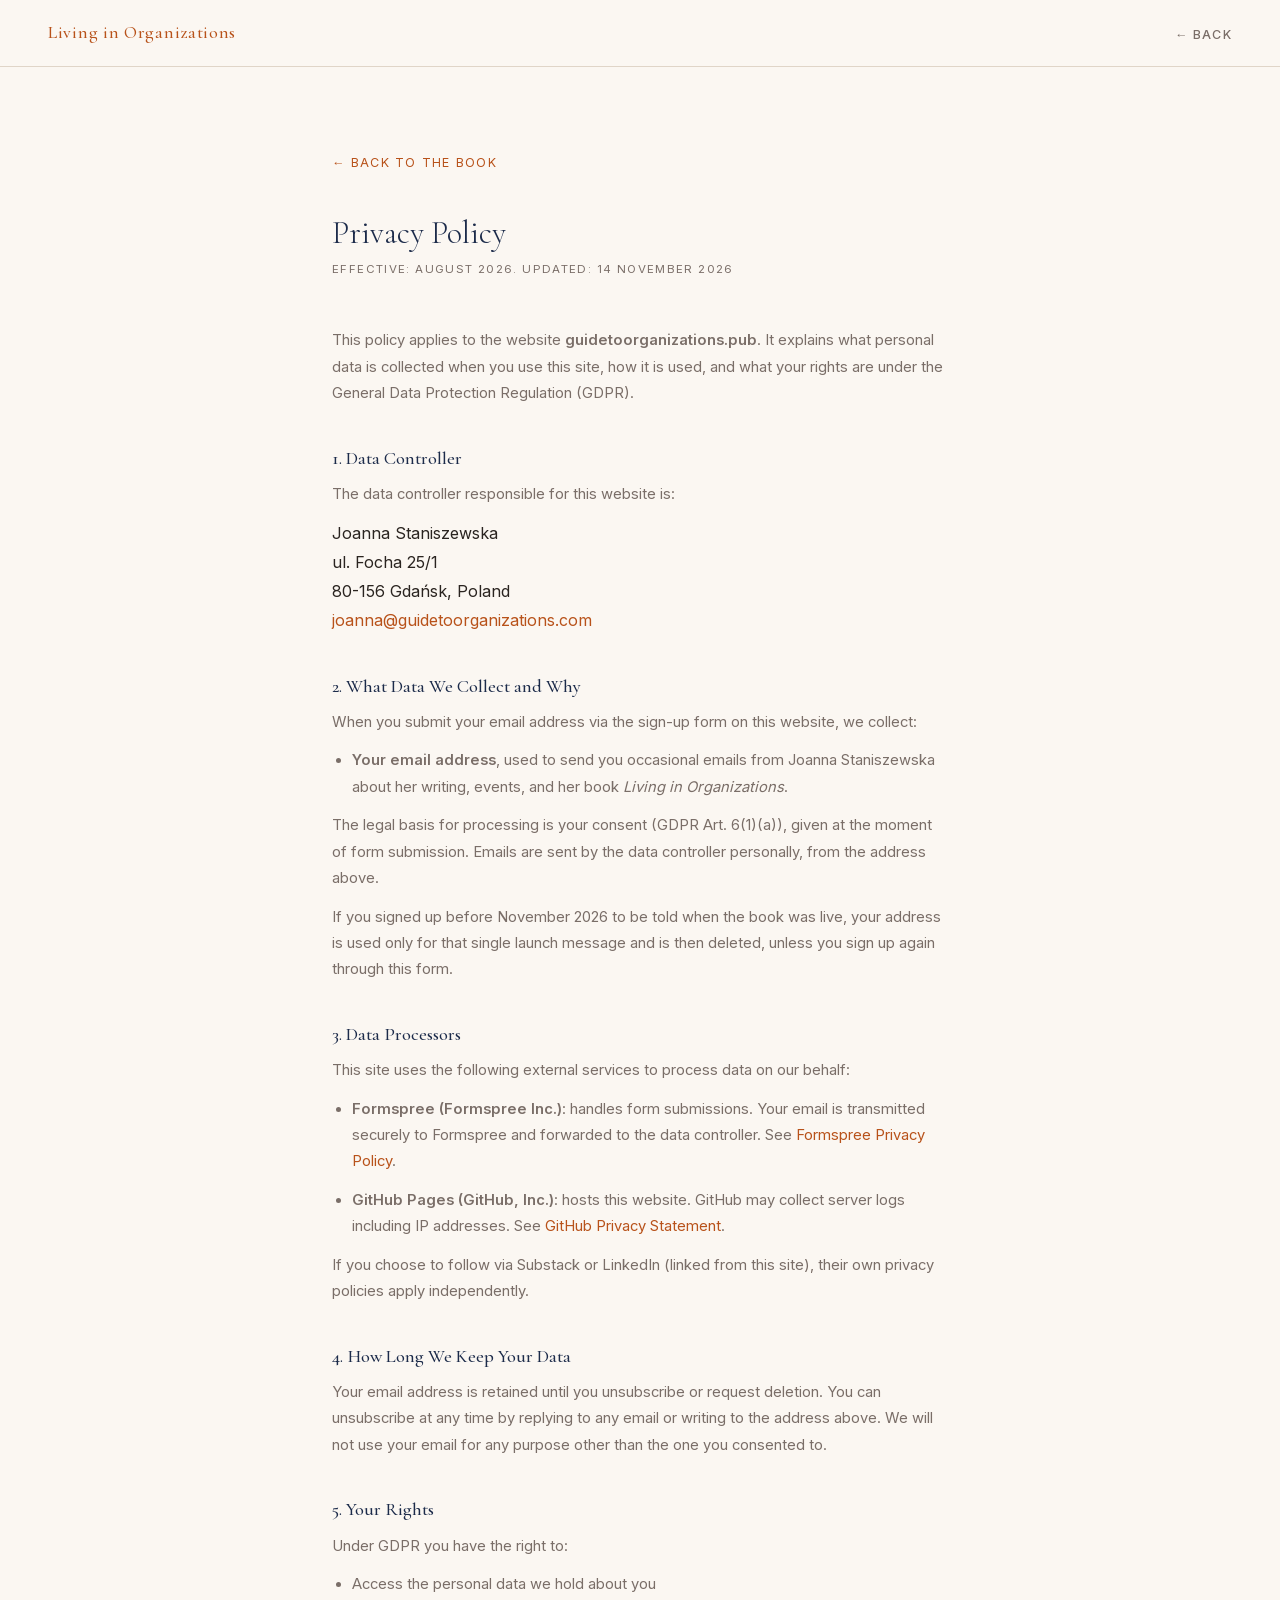
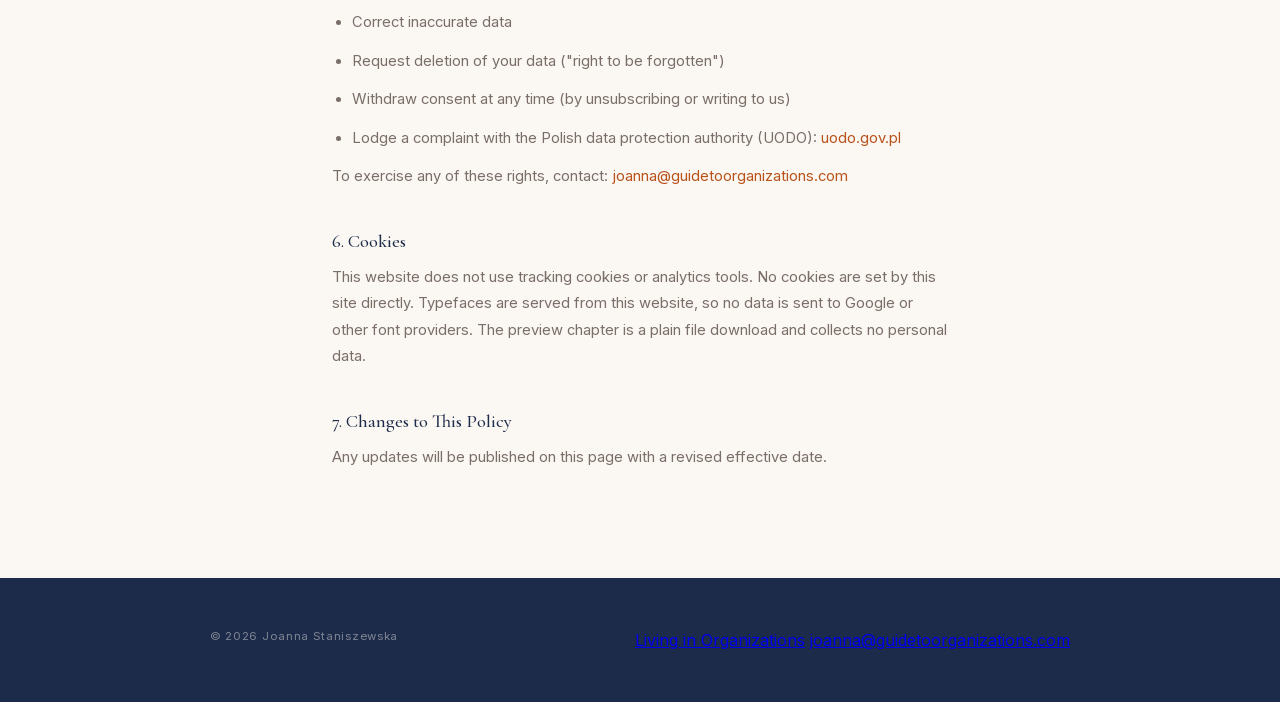
==== commit 15970059: "Launch update: live copy, Amazon author button, Goodreads, new sign-up form, privacy policy, hidden " ====
--- a/privacy-policy.html
+++ b/privacy-policy.html
@@ -30,7 +30,7 @@
   <div class="pp-wrap">
     <a href="index.html" class="pp-back">&larr; Back to the book</a>
     <h1>Privacy Policy</h1>
-    <p class="pp-date">Effective: August 2026. Updated: November 2026</p>
+    <p class="pp-date">Effective: August 2026. Updated: 14 November 2026</p>
 
     <p>This policy applies to the website <strong>guidetoorganizations.pub</strong>. It explains what personal data is collected when you use this site, how it is used, and what your rights are under the General Data Protection Regulation (GDPR).</p>
 
@@ -44,11 +44,12 @@
     </address>
 
     <h2>2. What Data We Collect and Why</h2>
-    <p>When you submit your email address via the early access form on this website, we collect:</p>
+    <p>When you submit your email address via the sign-up form on this website, we collect:</p>
     <ul>
-      <li><strong>Your email address</strong>, used to send you one message when the book <em>Living in Organizations</em> by Joanna Staniszewska is live.</li>
+      <li><strong>Your email address</strong>, used to send you occasional emails from Joanna Staniszewska about her writing, events, and her book <em>Living in Organizations</em>.</li>
     </ul>
-    <p>The legal basis for processing is your consent (GDPR Art. 6(1)(a)), given at the moment of form submission.</p>
+    <p>The legal basis for processing is your consent (GDPR Art. 6(1)(a)), given at the moment of form submission. Emails are sent by the data controller personally, from the address above.</p>
+    <p>If you signed up before November 2026 to be told when the book was live, your address is used only for that single launch message and is then deleted, unless you sign up again through this form.</p>
 
     <h2>3. Data Processors</h2>
     <p>This site uses the following external services to process data on our behalf:</p>
@@ -59,7 +60,7 @@
     <p>If you choose to follow via Substack or LinkedIn (linked from this site), their own privacy policies apply independently.</p>
 
     <h2>4. How Long We Keep Your Data</h2>
-    <p>Your email address is retained until you unsubscribe or request deletion. Once the book launch communication is complete, we will not use your email for any other purpose.</p>
+    <p>Your email address is retained until you unsubscribe or request deletion. You can unsubscribe at any time by replying to any email or writing to the address above. We will not use your email for any purpose other than the one you consented to.</p>
 
     <h2>5. Your Rights</h2>
     <p>Under GDPR you have the right to:</p>
--- a/style.css
+++ b/style.css
@@ -765,3 +765,10 @@
 .author-more { margin-top: 2.2rem; padding-top: 1.8rem; border-top: 1px solid var(--border); }
 .author-more p { font-size: 0.95rem; line-height: 1.8; color: var(--text-muted); margin-bottom: 0.9rem; }
 .author-more .path-label { margin-bottom: 0.8rem; }
+
+.hero-live { margin: 1.4rem 0 0 0; font-size: 0.82rem; letter-spacing: 0.14em; text-transform: uppercase; color: var(--terra-deep); font-weight: 500; }
+
+/* launch update 2026-11-14 */
+.hero-preview { margin: 1rem 0 0 0; font-size: 0.9rem; }
+.hero-preview a { color: inherit; text-decoration: underline; }
+.author-amazon { margin: 1.4rem 0 0.4rem 0; }
